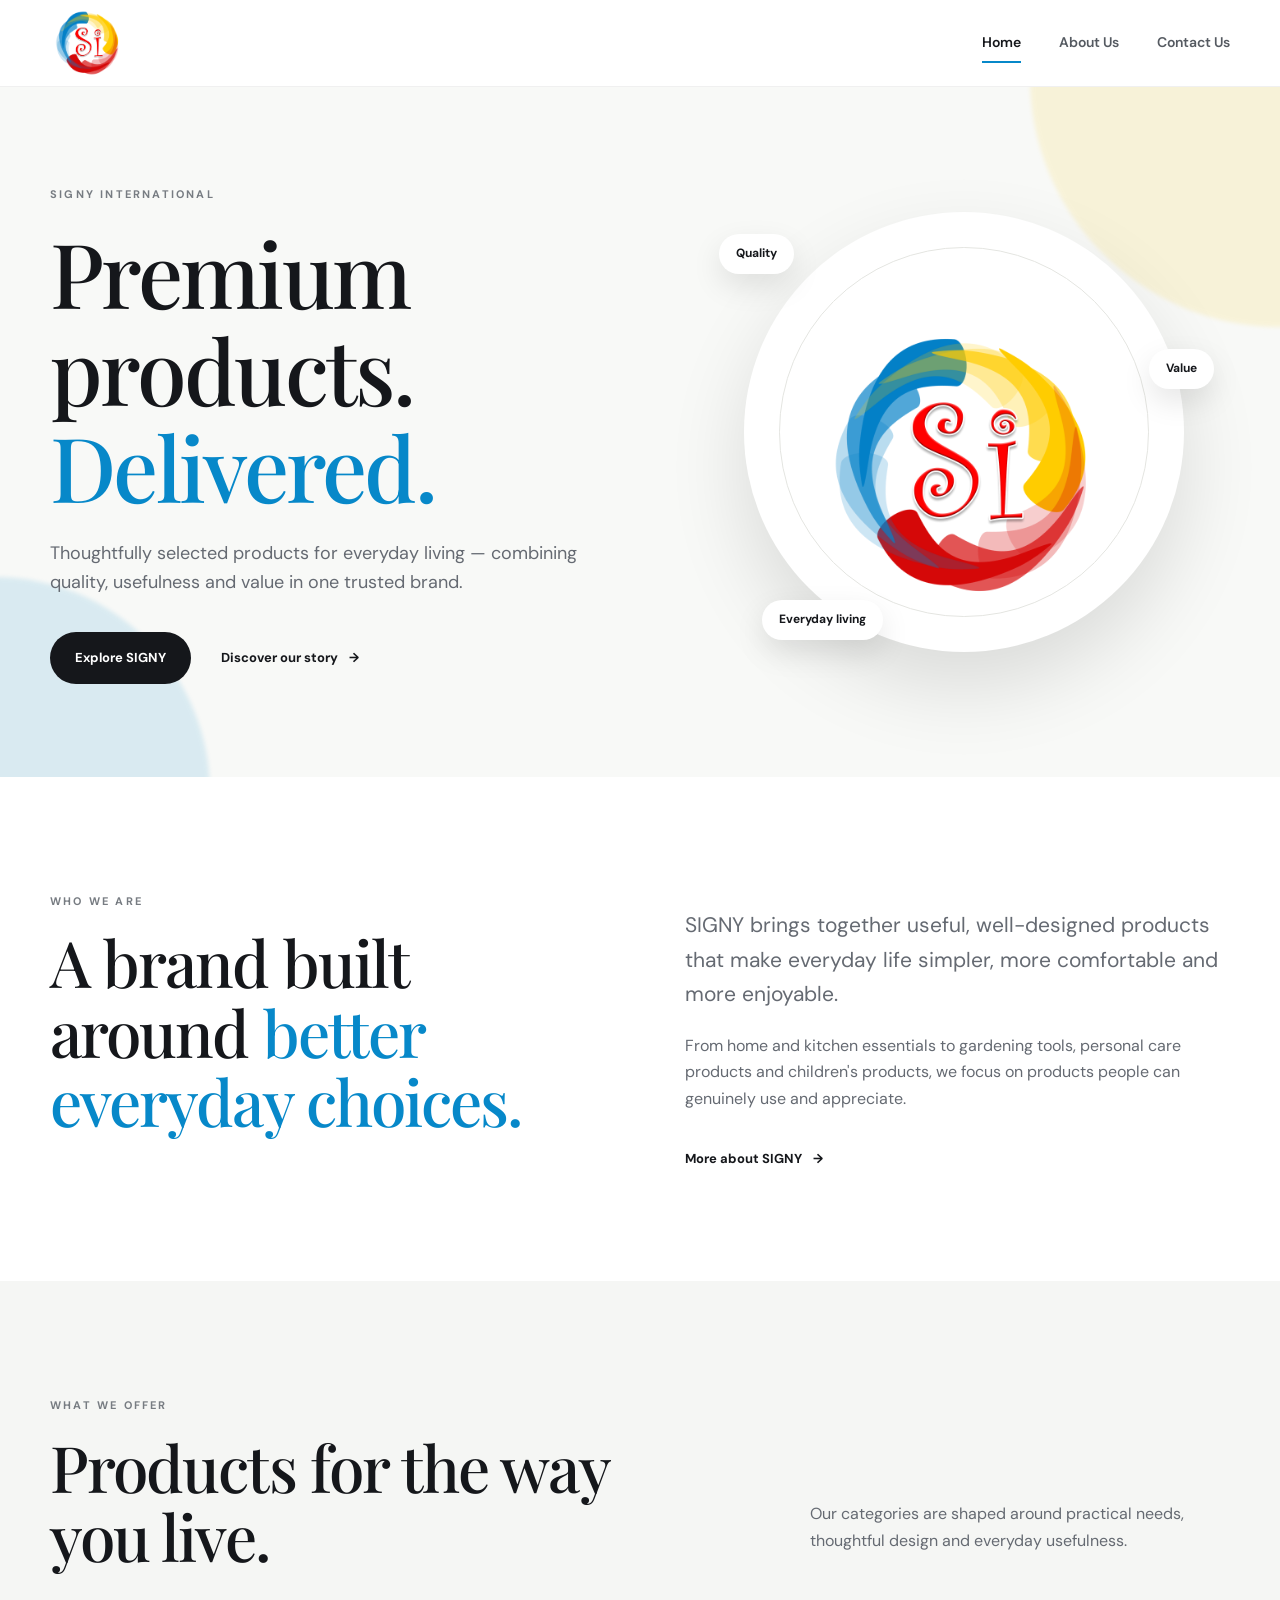
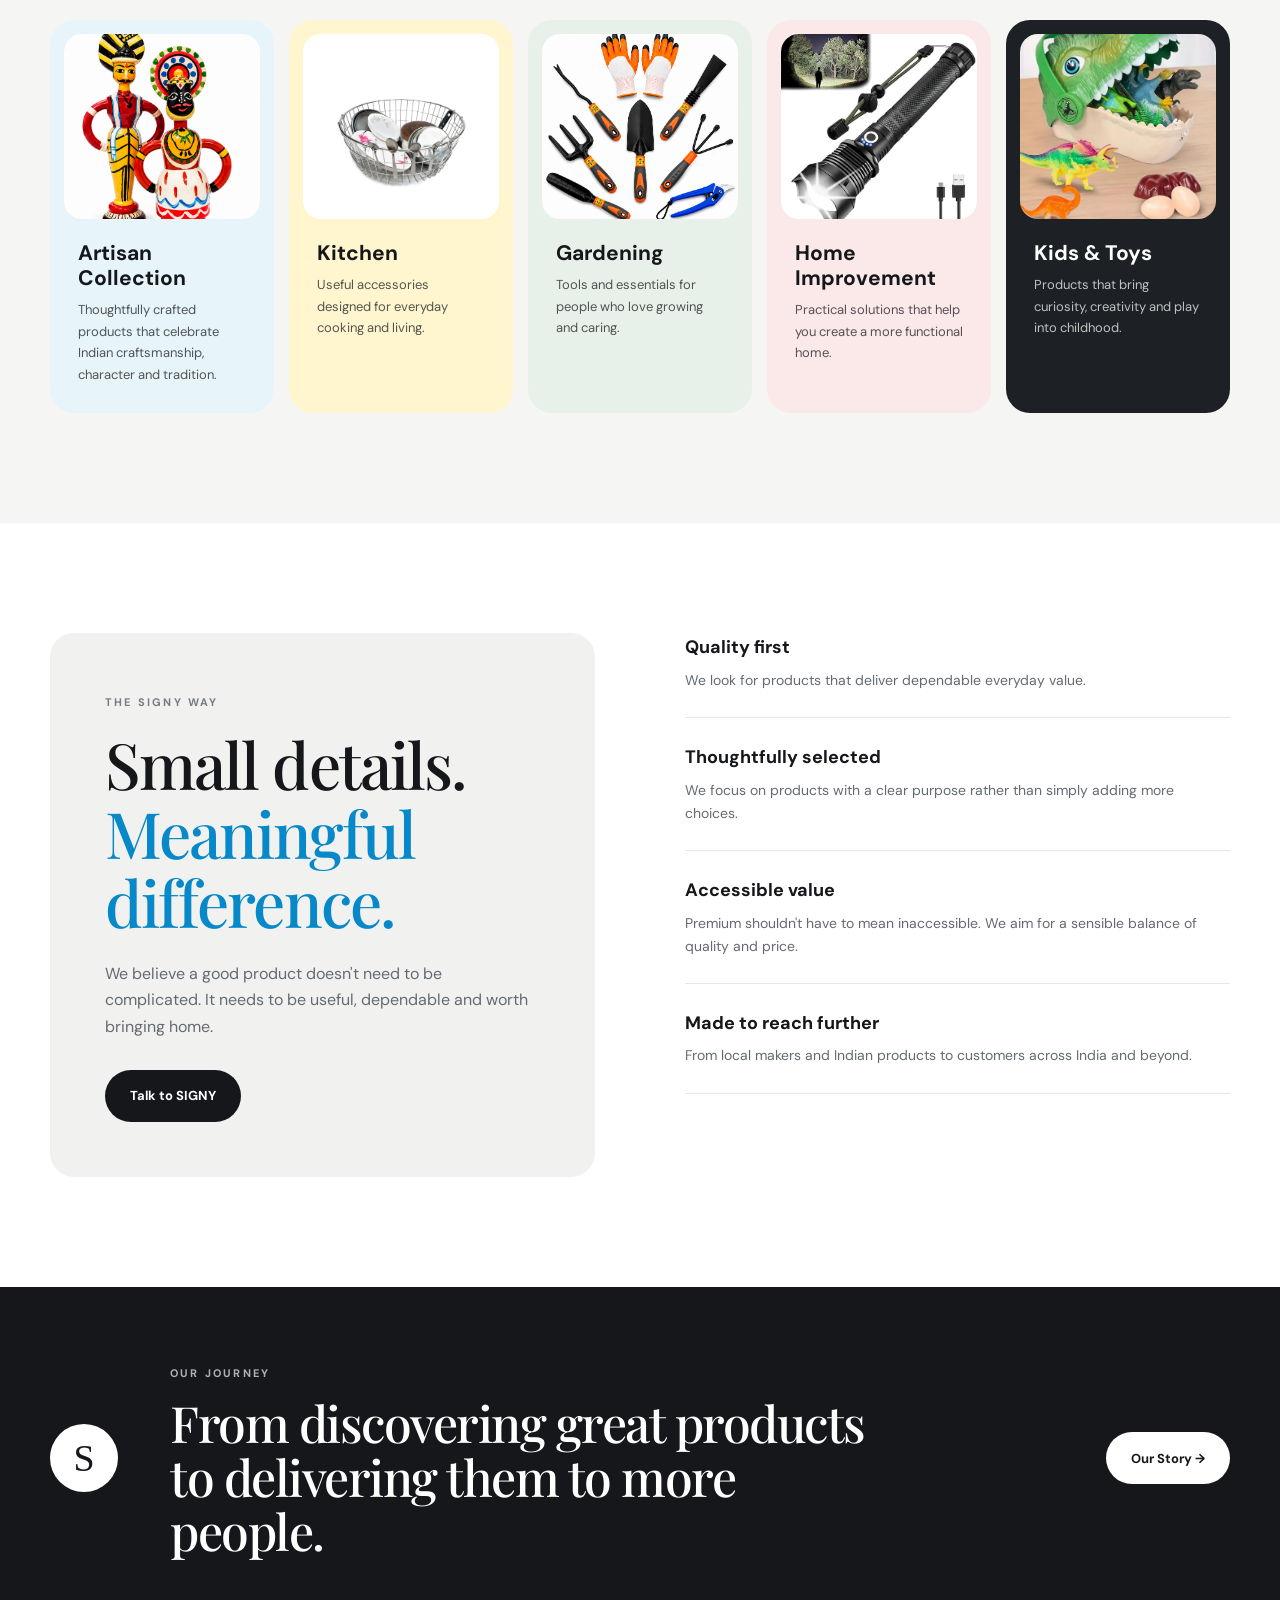
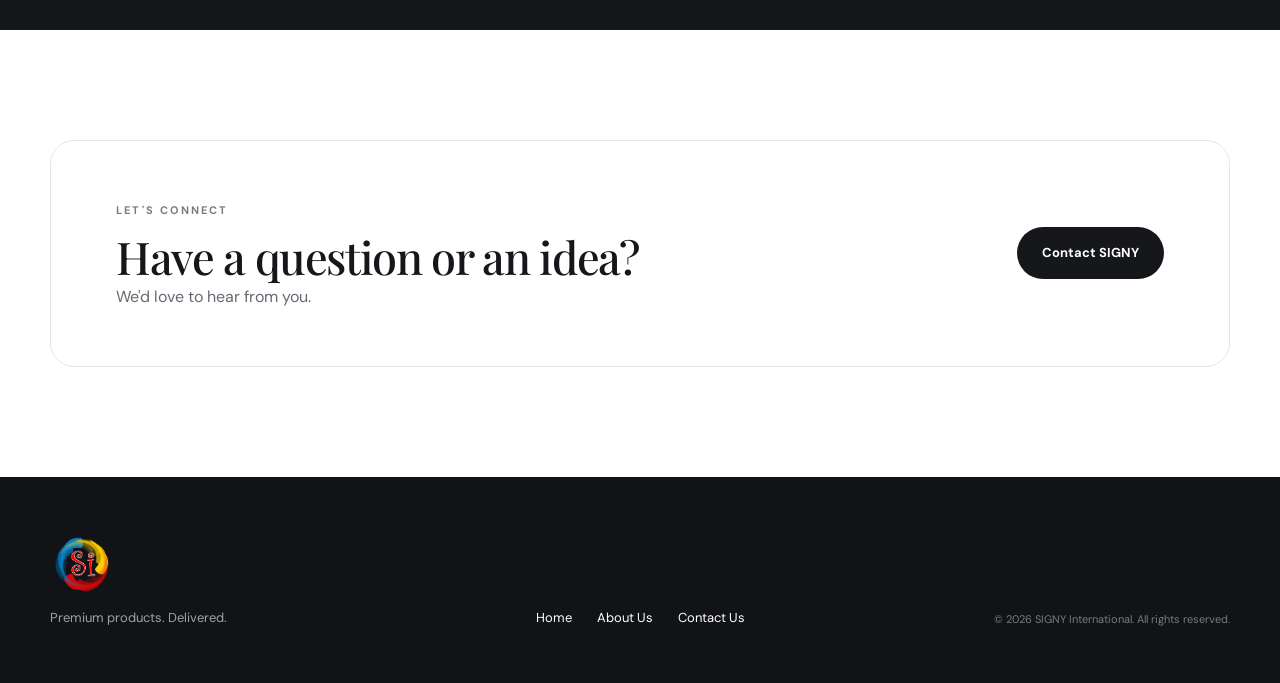
==== index.html @ 82112923 "Add files via upload" ====
<!DOCTYPE html>
<html lang="en">
<head>
  <meta charset="UTF-8">
  <meta name="viewport" content="width=device-width, initial-scale=1.0">
  <meta name="description" content="SIGNY — Premium products delivered. Discover thoughtfully selected products for home, kitchen, gardening, personal care and kids.">
  <title>SIGNY | Premium Products. Delivered.</title>
  <link rel="icon" type="image/png" href="images/signy-logo.png">
  <link rel="preconnect" href="https://fonts.googleapis.com">
  <link rel="preconnect" href="https://fonts.gstatic.com" crossorigin>
  <link href="https://fonts.googleapis.com/css2?family=DM+Sans:wght@400;500;600;700&family=Playfair+Display:wght@500;600&display=swap" rel="stylesheet">
  <link rel="stylesheet" href="css/style.css">
  <link rel="canonical" href="https://www.signyinternational.com/">
</head>
<body>
  <header class="site-header">
    <div class="container nav-wrap">
      <a class="brand" href="index.html" aria-label="SIGNY home">
        <img src="images/signy-logo.png" alt="SIGNY logo">
      </a>
      <button class="menu-toggle" aria-label="Open menu" aria-expanded="false">☰</button>
      <nav class="nav" aria-label="Main navigation">
        <a class="active" href="index.html">Home</a>
        <a href="about.html">About Us</a>
        <a href="contact.html">Contact Us</a>
      </nav>
    </div>
  </header>

  <main>
    <section class="hero">
      <div class="hero-orb orb-blue"></div>
      <div class="hero-orb orb-yellow"></div>
      <div class="container hero-grid">
        <div class="hero-copy reveal">
          <span class="eyebrow">SIGNY INTERNATIONAL</span>
          <h1>Premium products.<br><em>Delivered.</em></h1>
          <p class="hero-text">Thoughtfully selected products for everyday living — combining quality, usefulness and value in one trusted brand.</p>
          <div class="hero-actions">
            <a class="btn btn-primary" href="#categories">Explore SIGNY</a>
            <a class="text-link" href="about.html">Discover our story <span>→</span></a>
          </div>
        </div>
        <div class="hero-visual reveal">
          <div class="logo-card">
            <div class="logo-ring"></div>
            <img src="images/signy-logo.png" alt="SIGNY">
          </div>
          <div class="floating-tag tag-one">Quality</div>
          <div class="floating-tag tag-two">Value</div>
          <div class="floating-tag tag-three">Everyday living</div>
        </div>
      </div>
    </section>

    <section class="intro section">
      <div class="container intro-grid">
        <div>
          <span class="eyebrow">WHO WE ARE</span>
          <h2>A brand built around <span>better everyday choices.</span></h2>
        </div>
        <div>
          <p class="lead">SIGNY brings together useful, well-designed products that make everyday life simpler, more comfortable and more enjoyable.</p>
          <p>From home and kitchen essentials to gardening tools, personal care products and children's products, we focus on products people can genuinely use and appreciate.</p>
          <a class="text-link dark" href="about.html">More about SIGNY <span>→</span></a>
        </div>
      </div>
    </section>

    <section id="categories" class="categories section section-soft">
      <div class="container">
        <div class="section-heading">
          <div>
            <span class="eyebrow">WHAT WE OFFER</span>
            <h2>Products for the way<br>you live.</h2>
          </div>
          <p>Our categories are shaped around practical needs, thoughtful design and everyday usefulness.</p>
        </div>

        <div class="category-grid">
          <a class="category-card card-blue" href="about.html">
            <div class="category-image category-slideshow" data-interval="3600">
              <img class="category-slide active" src="images/categories/artisan-yakshagana.png" alt="Handcrafted Yakshagana wooden dolls">
              <img class="category-slide" src="images/categories/artisan-wooden-horses.png" alt="Handcrafted wooden horse toys">
              <img class="category-slide" src="images/categories/artisan-nesting-dolls.png" alt="Handcrafted nesting dolls">
            </div>
            <h3>Artisan Collection</h3>
            <p>Thoughtfully crafted products that celebrate Indian craftsmanship, character and tradition.</p>
          </a>
          <a class="category-card card-yellow" href="contact.html">
            <div class="category-image category-slideshow" data-interval="3900">
              <img class="category-slide active" src="images/categories/kitchen-basket.jpg" alt="Kitchen basket with utensils and cookware">
              <img class="category-slide" src="images/categories/kitchen-tools.jpeg" alt="Kitchen tools and vegetable preparation accessories">
            </div>
            <h3>Kitchen</h3>
            <p>Useful accessories designed for everyday cooking and living.</p>
          </a>
          <a class="category-card card-green" href="contact.html">
            <div class="category-image category-slideshow" data-interval="3600">
              <img class="category-slide active" src="images/categories/gardening-tools.png" alt="Gardening hand tools and gloves">
              <img class="category-slide" src="images/categories/gardening-racks.png" alt="Garden plant support racks">
              <img class="category-slide" src="images/categories/gardening-fruit-picker.jpg" alt="Garden fruit picker tool">
            </div>
            <h3>Gardening</h3>
            <p>Tools and essentials for people who love growing and caring.</p>
          </a>
          <a class="category-card card-red" href="contact.html">
            <div class="category-image category-slideshow" data-interval="3600">
              <img class="category-slide active" src="images/categories/home-flashlight.jpg" alt="Rechargeable flashlight">
              <img class="category-slide" src="images/categories/home-multi-hook.jpg" alt="Multi-hook hanging organizer">
              <img class="category-slide" src="images/categories/home-decorative.jpg" alt="Decorative hanging home product">
            </div>
            <h3>Home Improvement</h3>
            <p>Practical solutions that help you create a more functional home.</p>
          </a>
          <a class="category-card card-dark" href="contact.html">
            <div class="category-image category-slideshow" data-interval="3300">
              <img class="category-slide active" src="images/categories/kids-dinosaur.jpg" alt="Dinosaur themed children's toy set">
              <img class="category-slide" src="images/categories/kids-speaker.jpg" alt="Children's portable speaker and microphone">
              <img class="category-slide" src="images/categories/kids-walkie-talkie.jpg" alt="Colorful children's walkie-talkie toy">
            </div>
            <h3>Kids &amp; Toys</h3>
            <p>Products that bring curiosity, creativity and play into childhood.</p>
          </a>
        </div>
      </div>
    </section>

    <section class="why section">
      <div class="container why-grid">
        <div class="why-panel">
          <span class="eyebrow">THE SIGNY WAY</span>
          <h2>Small details.<br><span>Meaningful difference.</span></h2>
          <p>We believe a good product doesn't need to be complicated. It needs to be useful, dependable and worth bringing home.</p>
          <a class="btn btn-dark" href="contact.html">Talk to SIGNY</a>
        </div>
        <div class="values">
          <div class="value">
<div><h3>Quality first</h3><p>We look for products that deliver dependable everyday value.</p></div>
          </div>
          <div class="value">
<div><h3>Thoughtfully selected</h3><p>We focus on products with a clear purpose rather than simply adding more choices.</p></div>
          </div>
          <div class="value">
<div><h3>Accessible value</h3><p>Premium shouldn't have to mean inaccessible. We aim for a sensible balance of quality and price.</p></div>
          </div>
          <div class="value">
<div><h3>Made to reach further</h3><p>From local makers and Indian products to customers across India and beyond.</p></div>
          </div>
        </div>
      </div>
    </section>

    <section class="story-strip">
      <div class="container story-grid">
        <div class="story-mark">S</div>
        <div>
          <span class="eyebrow">OUR JOURNEY</span>
          <h2>From discovering great products to delivering them to more people.</h2>
        </div>
        <a class="btn btn-light" href="about.html">Our Story →</a>
      </div>
    </section>

    <section class="contact-cta section">
      <div class="container cta-box">
        <div>
          <span class="eyebrow">LET'S CONNECT</span>
          <h2>Have a question or an idea?</h2>
          <p>We'd love to hear from you.</p>
        </div>
        <a class="btn btn-primary" href="contact.html">Contact SIGNY</a>
      </div>
    </section>
  </main>

  <footer class="footer">
    <div class="container footer-grid">
      <div>
        <img src="images/signy-logo.png" alt="SIGNY" class="footer-logo">
        <p>Premium products. Delivered.</p>
      </div>
      <div class="footer-links">
        <a href="index.html">Home</a>
        <a href="about.html">About Us</a>
        <a href="contact.html">Contact Us</a>
      </div>
      <div class="footer-copy">© <span id="year"></span> SIGNY International. All rights reserved.</div>
    </div>
  </footer>

  <script src="js/script.js"></script>
</body>
</html>
---- css/style.css ----
/* SIGNY — Static Website
   Premium, responsive, lightweight.
*/
:root {
  --ink: #15171b;
  --muted: #656a72;
  --paper: #ffffff;
  --soft: #f5f6f4;
  --line: #e7e8e5;
  --blue: #0788c9;
  --yellow: #f6c500;
  --red: #e20b16;
  --green: #5d9a70;
  --max: 1180px;
  --radius: 24px;
}

* { box-sizing: border-box; }
html { scroll-behavior: smooth; }
body {
  margin: 0;
  color: var(--ink);
  background: var(--paper);
  font-family: "DM Sans", Arial, sans-serif;
  line-height: 1.65;
}
img { max-width: 100%; display: block; }
a { color: inherit; text-decoration: none; }
.container { width: min(calc(100% - 48px), var(--max)); margin: 0 auto; }
.narrow { max-width: 900px; }

.site-header {
  position: sticky;
  top: 0;
  z-index: 50;
  background: rgba(255,255,255,.94);
  backdrop-filter: blur(16px);
  border-bottom: 1px solid rgba(0,0,0,.06);
}
.nav-wrap { min-height: 86px; display: flex; align-items: center; justify-content: space-between; }
.brand img { width: 76px; height: 76px; object-fit: contain; }
.nav { display: flex; gap: 38px; align-items: center; font-size: 14px; font-weight: 600; }
.nav a { color: #555a61; position: relative; padding: 30px 0; }
.nav a::after { content:""; position:absolute; left:0; bottom:22px; width:0; height:2px; background:var(--blue); transition:.25s; }
.nav a:hover::after, .nav a.active::after { width:100%; }
.nav a.active { color: var(--ink); }
.menu-toggle { display:none; border:0; background:none; font-size:28px; cursor:pointer; }

.hero { position: relative; overflow: hidden; min-height: 690px; background: #f8f9f7; }
.hero-grid { min-height: 690px; display:grid; grid-template-columns: 1.05fr .95fr; align-items:center; gap:60px; position:relative; z-index:2; }
.eyebrow { display:inline-block; color:#777c82; font-size:11px; font-weight:700; letter-spacing:.2em; text-transform:uppercase; }
.hero h1, .page-hero h1, h2 {
  font-family: "Playfair Display", Georgia, serif;
  font-weight: 500;
  line-height: 1.08;
  letter-spacing: -.03em;
}
.hero h1 { font-size: clamp(55px, 7vw, 92px); margin: 18px 0 24px; }
.hero h1 em { font-style:normal; color:var(--blue); }
.hero-text { max-width: 570px; font-size: 18px; color:var(--muted); }
.hero-actions { display:flex; gap:30px; align-items:center; margin-top:34px; }
.btn { display:inline-flex; align-items:center; justify-content:center; min-height:52px; padding:0 25px; border-radius:999px; font-size:13px; font-weight:700; transition:.25s; }
.btn-primary { background:var(--ink); color:#fff; }
.btn-primary:hover { transform:translateY(-2px); background:#000; }
.btn-dark { background:var(--ink); color:#fff; }
.btn-light { background:#fff; color:var(--ink); }
.text-link { font-size:13px; font-weight:700; }
.text-link span { margin-left:8px; transition:.2s; }
.text-link:hover span { margin-left:14px; }
.text-link.dark { display:inline-block; margin-top:20px; }

.hero-visual { display:flex; justify-content:center; align-items:center; position:relative; min-height:520px; }
.logo-card { width:min(440px, 80vw); aspect-ratio:1; border-radius:50%; background:#fff; box-shadow:0 35px 80px rgba(0,0,0,.12); display:grid; place-items:center; position:relative; overflow:hidden; }
.logo-card::before { content:""; position:absolute; inset:8%; border-radius:50%; border:1px solid #e4e5e1; }
.logo-card img { width:70%; position:relative; z-index:2; }
.floating-tag { position:absolute; background:#fff; box-shadow:0 12px 30px rgba(0,0,0,.1); border-radius:999px; padding:10px 17px; font-size:12px; font-weight:700; }
.tag-one { top:12%; left:4%; }
.tag-two { right:3%; top:34%; }
.tag-three { bottom:10%; left:12%; }
.hero-orb { position:absolute; border-radius:50%; filter:blur(2px); opacity:.12; }
.orb-blue { width:430px; height:430px; background:var(--blue); left:-220px; bottom:-230px; }
.orb-yellow { width:500px; height:500px; background:var(--yellow); right:-250px; top:-260px; }

.section { padding:110px 0; }
.section-soft { background:var(--soft); }
.intro-grid, .why-grid, .about-grid, .contact-grid { display:grid; grid-template-columns:1fr 1fr; gap:90px; }
h2 { font-size:clamp(42px, 5vw, 65px); margin:14px 0 25px; }
h2 span { color:var(--blue); }
.lead { font-size:21px; color:#3f4349; }
.intro p { color:var(--muted); }

.section-heading { display:flex; justify-content:space-between; align-items:end; gap:60px; margin-bottom:50px; }
.section-heading h2 { margin-bottom:0; }
.section-heading > p { max-width:420px; color:var(--muted); }

.category-grid { display:grid; grid-template-columns:repeat(5, 1fr); gap:15px; }
.category-card { min-height: 390px; padding: 14px 14px 28px; border-radius: var(--radius); display:flex; flex-direction:column; overflow:hidden; transition:transform .3s ease, box-shadow .3s ease; }
.category-card:hover { transform:translateY(-6px); box-shadow:0 18px 35px rgba(0,0,0,.10); }
.category-image { width:100%; height:185px; border-radius:18px; overflow:hidden; margin-bottom:22px; }
.category-image img { width:100%; height:100%; object-fit:cover; transition:transform .5s ease; }
.category-card:hover .category-image img { transform:scale(1.05); }
.category-card h3 { font-size:21px; margin:0 14px 8px; line-height:1.2; }
.category-card p { margin:0 14px; font-size:13px; opacity:.72; }
.card-blue { background:#e7f5fb; }
.card-yellow { background:#fff6cf; }
.card-green { background:#e8f1e9; }
.card-red { background:#fbe8e9; }
.card-dark { background:#1d2024; color:#fff; }

.why-panel { background:#f1f2ef; border-radius:var(--radius); padding:55px; }
.why-panel p { max-width:500px; color:var(--muted); margin-bottom:30px; }
.values { display:flex; flex-direction:column; }
.value { display:block; padding:25px 0; border-bottom:1px solid var(--line); }
.value:first-child { padding-top:0; }
.value h3 { margin:0 0 6px; font-size:18px; }
.value p { margin:0; color:var(--muted); font-size:14px; }

.story-strip { padding:72px 0; background:var(--ink); color:#fff; }
.story-grid { display:grid; grid-template-columns:80px 1fr auto; align-items:center; gap:40px; }
.story-mark { width:68px; height:68px; border-radius:50%; background:#fff; color:var(--ink); display:grid; place-items:center; font-family:Georgia,serif; font-size:38px; }
.story-strip .eyebrow { color:#aeb2b7; }
.story-strip h2 { font-size:clamp(32px,4vw,50px); margin:10px 0 0; max-width:720px; }

.cta-box { border:1px solid var(--line); border-radius:var(--radius); padding:55px 65px; display:flex; align-items:center; justify-content:space-between; gap:30px; }
.cta-box h2 { margin:10px 0 4px; font-size:45px; }
.cta-box p { margin:0; color:var(--muted); }

.page-hero { padding:130px 0 110px; background:#f7f8f6; }
.page-hero h1 { font-size:clamp(55px,7vw,90px); max-width:900px; margin:18px 0 25px; }
.page-hero p { max-width:700px; font-size:20px; color:var(--muted); }

.principles { display:grid; grid-template-columns:repeat(3,1fr); gap:20px; }
.principles > div { padding:35px; border:1px solid var(--line); border-radius:var(--radius); }
.principles h3 { font-size:22px; margin:0 0 8px; }
.principles p { color:var(--muted); font-size:14px; }

.artisan { display:grid; grid-template-columns:1.4fr .6fr; min-height:420px; }
.artisan-box { background:var(--blue); color:#fff; padding:60px; border-radius:var(--radius) 0 0 var(--radius); }
.artisan-box .eyebrow { color:rgba(255,255,255,.7); }
.artisan-box h2 { max-width:650px; }
.artisan-box p { max-width:650px; color:rgba(255,255,255,.82); }
.artisan-side { background:var(--yellow); border-radius:0 var(--radius) var(--radius) 0; display:grid; place-items:center; }
.big-letter { font:180px Georgia,serif; color:rgba(0,0,0,.12); }

.contact-info h2 { max-width:520px; }
.contact-info > p { color:var(--muted); max-width:450px; }
.contact-detail { margin-top:35px; }
.contact-detail span { display:block; font-size:10px; text-transform:uppercase; letter-spacing:.15em; color:#8a8e93; font-weight:700; margin-bottom:5px; }
.contact-detail a { font-weight:600; }
.contact-detail p { margin:0; }

.contact-form { background:var(--soft); border-radius:var(--radius); padding:40px; }
.contact-form label { display:block; font-size:12px; font-weight:700; margin-bottom:20px; }
.contact-form input, .contact-form textarea {
  display:block; width:100%; margin-top:7px; border:1px solid #dfe1dd; background:#fff; border-radius:12px; padding:14px 15px; font:inherit; font-size:14px; outline:none;
}
.contact-form input:focus, .contact-form textarea:focus { border-color:var(--blue); }
.form-note { color:#8a8e93; font-size:11px; margin-top:13px; }

.footer { background:#111316; color:#fff; padding:55px 0; }
.footer-grid { display:grid; grid-template-columns:1fr auto 1fr; align-items:end; gap:30px; }
.footer-logo { width:65px; }
.footer p { color:#9da1a7; margin:10px 0 0; font-size:13px; }
.footer-links { display:flex; gap:25px; font-size:13px; }
.footer-copy { text-align:right; color:#777c82; font-size:11px; }

.reveal { opacity:0; transform:translateY(18px); transition:opacity .7s ease, transform .7s ease; }
.reveal.visible { opacity:1; transform:none; }

@media (max-width: 980px) {
  .hero-grid, .intro-grid, .why-grid, .about-grid, .contact-grid { grid-template-columns:1fr; gap:55px; }
  .hero { min-height:auto; }
  .hero-grid { padding:90px 0 70px; }
  .hero-visual { min-height:430px; }
  .category-grid { grid-template-columns:repeat(2,1fr); }
  .category-card:last-child { grid-column:span 2; }
  .principles { grid-template-columns:1fr; }
  .artisan { grid-template-columns:1fr; }
  .artisan-box { border-radius:var(--radius) var(--radius) 0 0; }
  .artisan-side { min-height:240px; border-radius:0 0 var(--radius) var(--radius); }
  .story-grid { grid-template-columns:60px 1fr; }
  .story-grid .btn { grid-column:2; justify-self:start; }
  .footer-grid { grid-template-columns:1fr 1fr; }
  .footer-copy { text-align:left; grid-column:span 2; }
}

@media (max-width: 680px) {
  .container { width:min(calc(100% - 32px), var(--max)); }
  .nav-wrap { min-height:72px; }
  .brand img { width:62px; height:62px; }
  .menu-toggle { display:block; }
  .nav { display:none; position:absolute; top:72px; left:0; right:0; background:#fff; padding:15px 20px 25px; flex-direction:column; gap:0; border-bottom:1px solid var(--line); box-shadow:0 15px 25px rgba(0,0,0,.06); }
  .nav.open { display:flex; }
  .nav a { width:100%; padding:14px 5px; }
  .nav a::after { bottom:5px; }
  .hero-grid { padding:65px 0 45px; }
  .hero h1 { font-size:54px; }
  .hero-text { font-size:16px; }
  .hero-actions { flex-direction:column; align-items:flex-start; gap:20px; }
  .hero-visual { min-height:330px; }
  .logo-card { width:290px; }
  .floating-tag { font-size:10px; padding:8px 12px; }
  .section { padding:75px 0; }
  h2 { font-size:42px; }
  .section-heading { display:block; margin-bottom:35px; }
  .section-heading > p { margin-top:25px; }
  .category-grid { grid-template-columns:1fr; }
  .category-card:last-child { grid-column:auto; }
  .category-image { height:205px; }
  .why-panel { padding:35px; }
  .story-grid { grid-template-columns:1fr; gap:20px; }
  .story-grid .btn { grid-column:auto; }
  .cta-box { padding:35px; display:block; }
  .cta-box .btn { margin-top:25px; }
  .page-hero { padding:80px 0 70px; }
  .page-hero h1 { font-size:54px; }
  .contact-form { padding:25px; }
  .footer-grid { grid-template-columns:1fr; }
  .footer-copy { grid-column:auto; }
  .footer-links { flex-wrap:wrap; }
}

/* Artisan Collection real-product slideshow */

/* Real SIGNY category photography */
.category-slideshow { position:relative; }
.category-slideshow .category-slide {
  position:absolute;
  inset:0;
  width:100%;
  height:100%;
  object-fit:cover;
  opacity:0;
  transition:opacity .8s ease;
}
.category-slideshow .category-slide.active { opacity:1; }
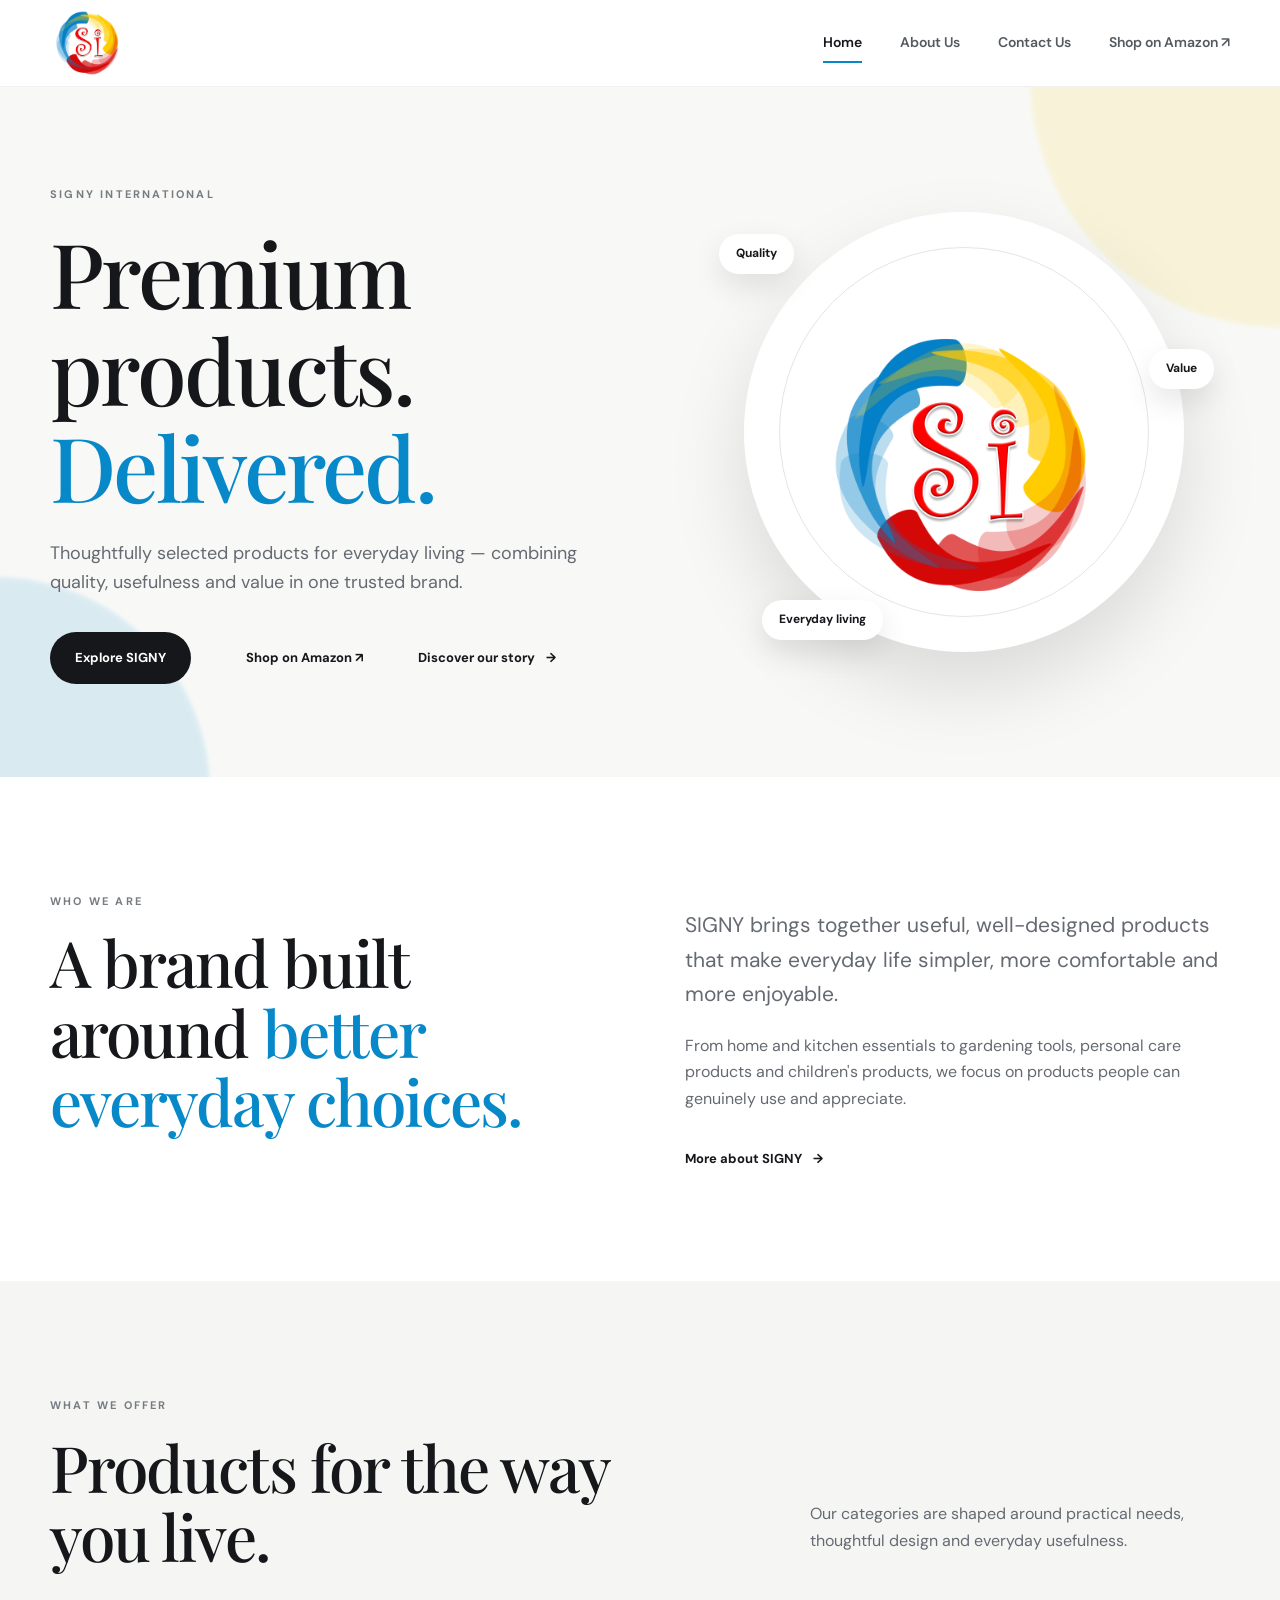
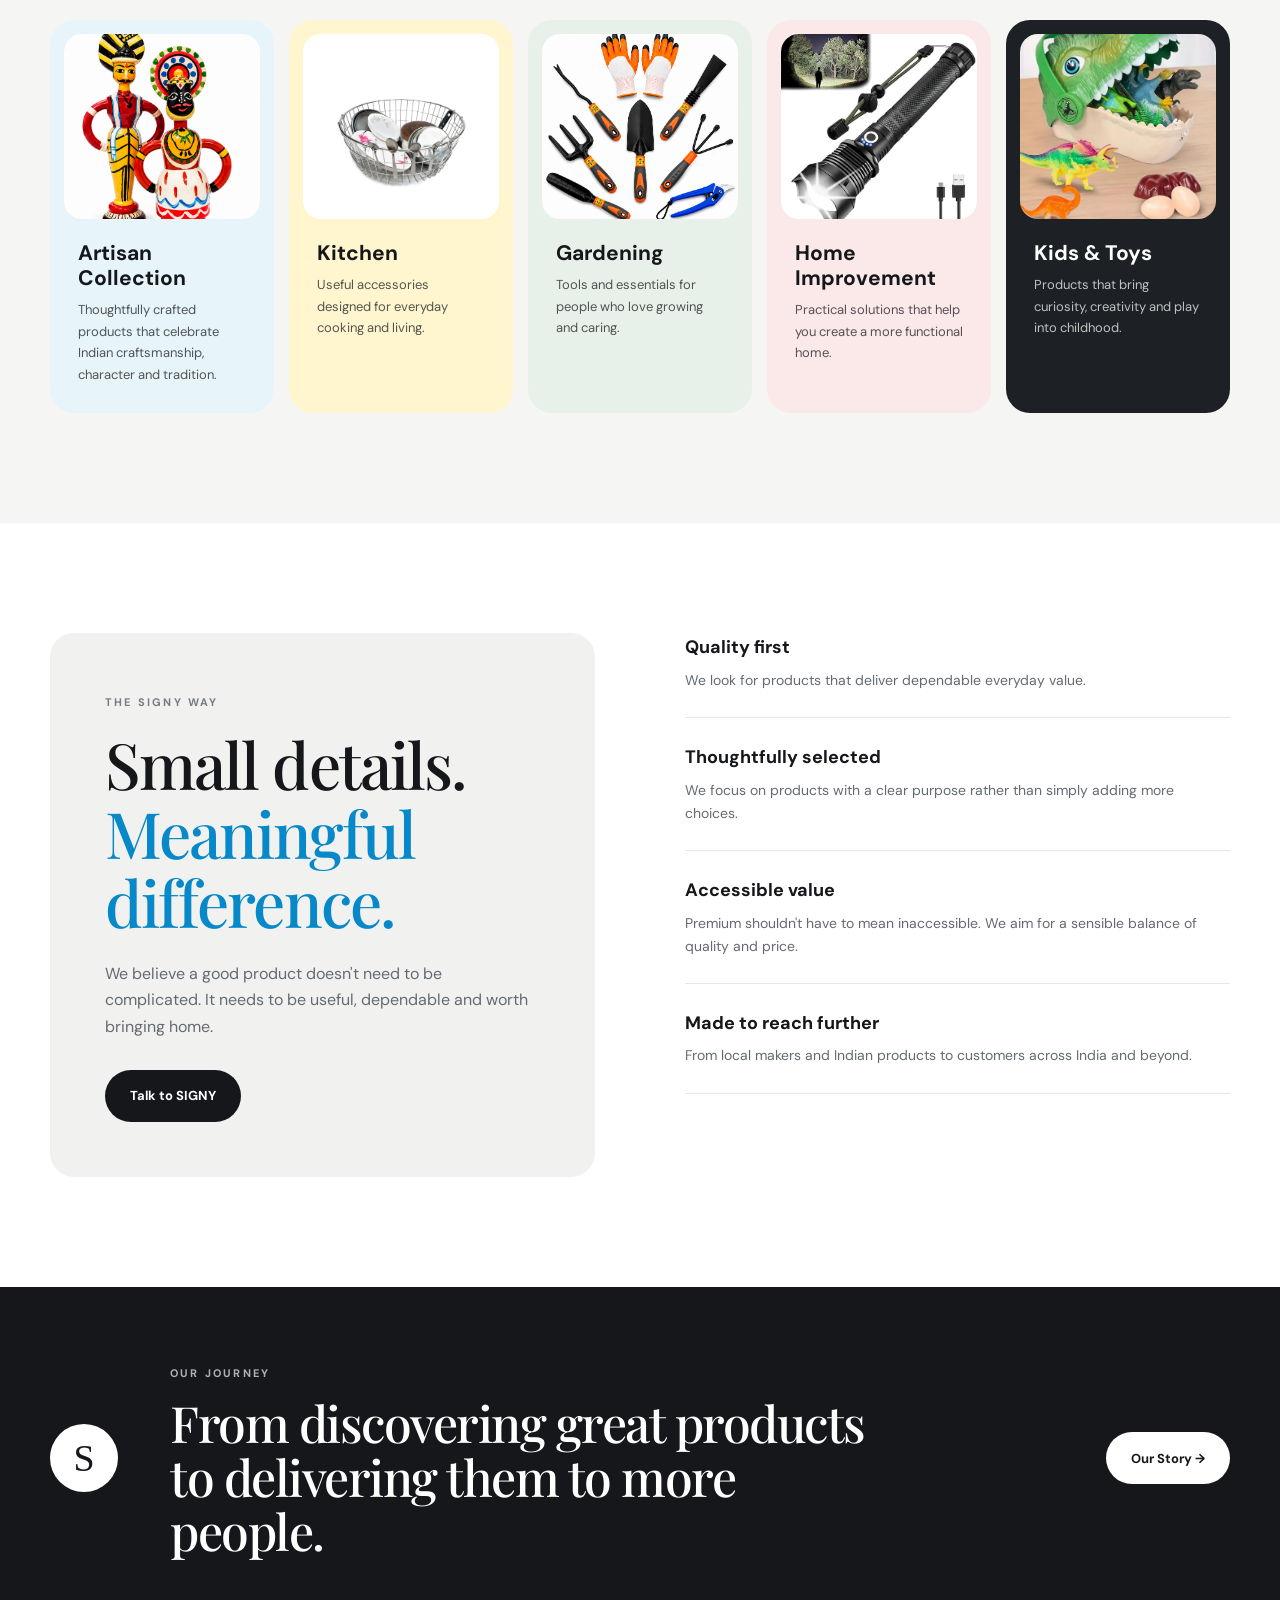
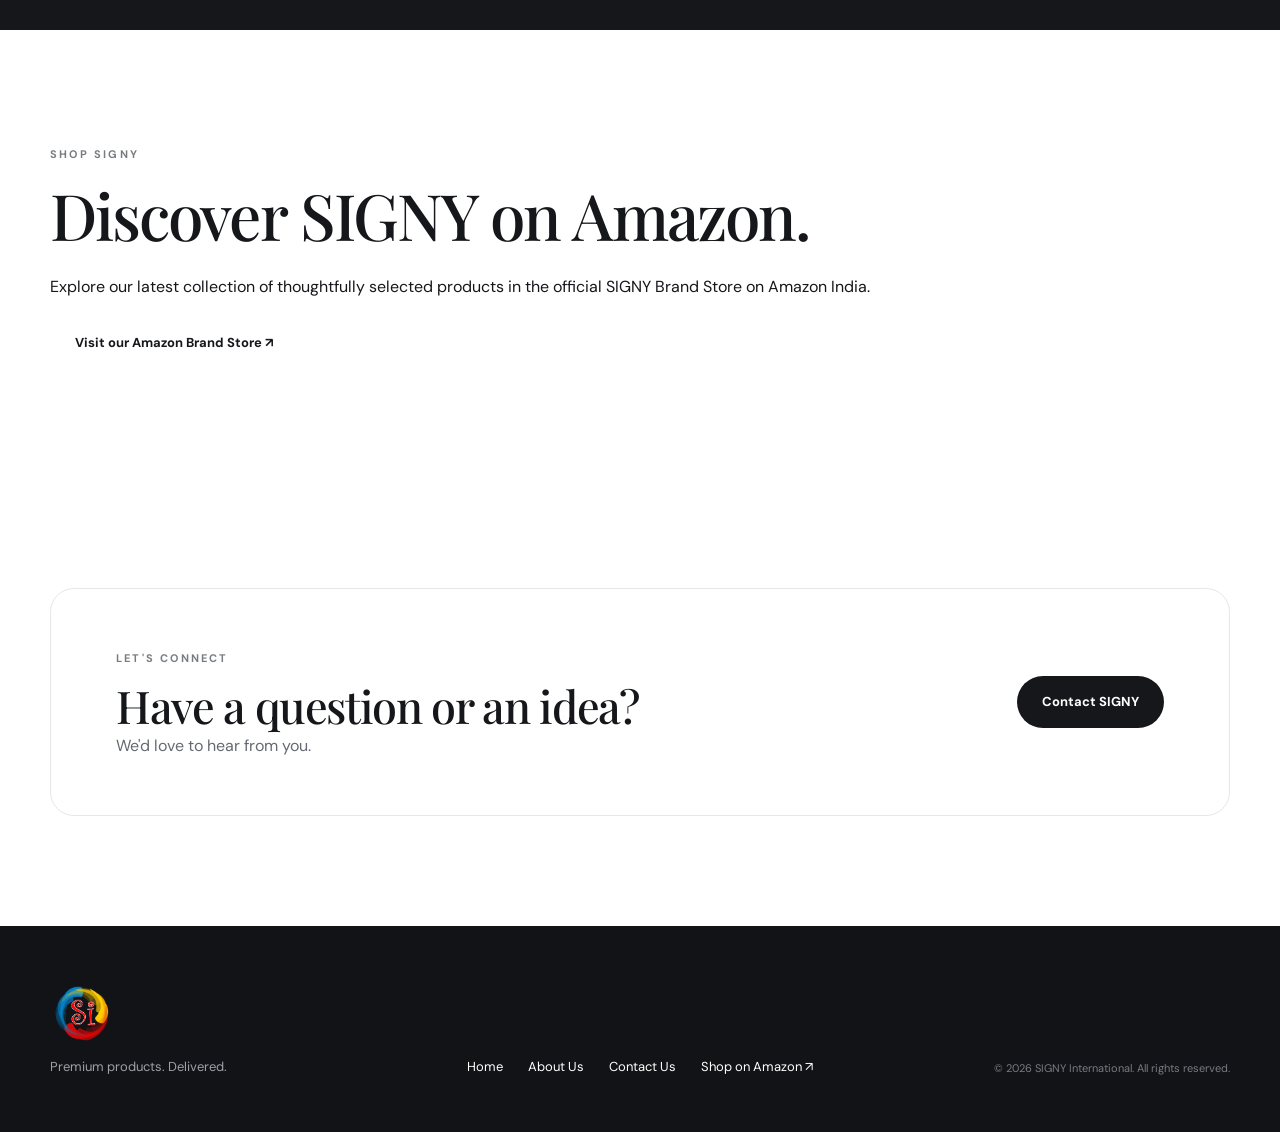
==== commit 2750048d: "Add files via upload" ====
--- a/index.html
+++ b/index.html
@@ -22,7 +22,7 @@
       <nav class="nav" aria-label="Main navigation">
         <a class="active" href="index.html">Home</a>
         <a href="about.html">About Us</a>
-        <a href="contact.html">Contact Us</a>
+        <a href="contact.html">Contact Us</a><a class="amazon-nav-btn" href="https://www.amazon.in/stores/SIGNY/page/BCE738D8-4F63-47C7-90CA-2BE70BB4F758?lp_asin=B0H7W84J7Y&store_ref=bl_ast_dp_brandlogo_sto" target="_blank" rel="noopener noreferrer">Shop on Amazon ↗</a>
       </nav>
     </div>
   </header>
@@ -38,6 +38,7 @@
           <p class="hero-text">Thoughtfully selected products for everyday living — combining quality, usefulness and value in one trusted brand.</p>
           <div class="hero-actions">
             <a class="btn btn-primary" href="#categories">Explore SIGNY</a>
+            <a class="btn btn-amazon" href="https://www.amazon.in/stores/SIGNY/page/BCE738D8-4F63-47C7-90CA-2BE70BB4F758?lp_asin=B0H7W84J7Y&store_ref=bl_ast_dp_brandlogo_sto" target="_blank" rel="noopener noreferrer">Shop on Amazon ↗</a>
             <a class="text-link" href="about.html">Discover our story <span>→</span></a>
           </div>
         </div>
@@ -162,6 +163,17 @@
       </div>
     </section>
 
+    <section id="shop-amazon" class="amazon-section section">
+      <div class="container amazon-box">
+        <div class="amazon-copy">
+          <span class="eyebrow">SHOP SIGNY</span>
+          <h2>Discover SIGNY on Amazon.</h2>
+          <p>Explore our latest collection of thoughtfully selected products in the official SIGNY Brand Store on Amazon India.</p>
+        </div>
+        <a class="btn btn-amazon-large" href="https://www.amazon.in/stores/SIGNY/page/BCE738D8-4F63-47C7-90CA-2BE70BB4F758?lp_asin=B0H7W84J7Y&store_ref=bl_ast_dp_brandlogo_sto" target="_blank" rel="noopener noreferrer">Visit our Amazon Brand Store ↗</a>
+      </div>
+    </section>
+
     <section class="contact-cta section">
       <div class="container cta-box">
         <div>
@@ -183,7 +195,7 @@
       <div class="footer-links">
         <a href="index.html">Home</a>
         <a href="about.html">About Us</a>
-        <a href="contact.html">Contact Us</a>
+        <a href="contact.html">Contact Us</a><a class="amazon-nav-btn" href="https://www.amazon.in/stores/SIGNY/page/BCE738D8-4F63-47C7-90CA-2BE70BB4F758?lp_asin=B0H7W84J7Y&store_ref=bl_ast_dp_brandlogo_sto" target="_blank" rel="noopener noreferrer">Shop on Amazon ↗</a>
       </div>
       <div class="footer-copy">© <span id="year"></span> SIGNY International. All rights reserved.</div>
     </div>
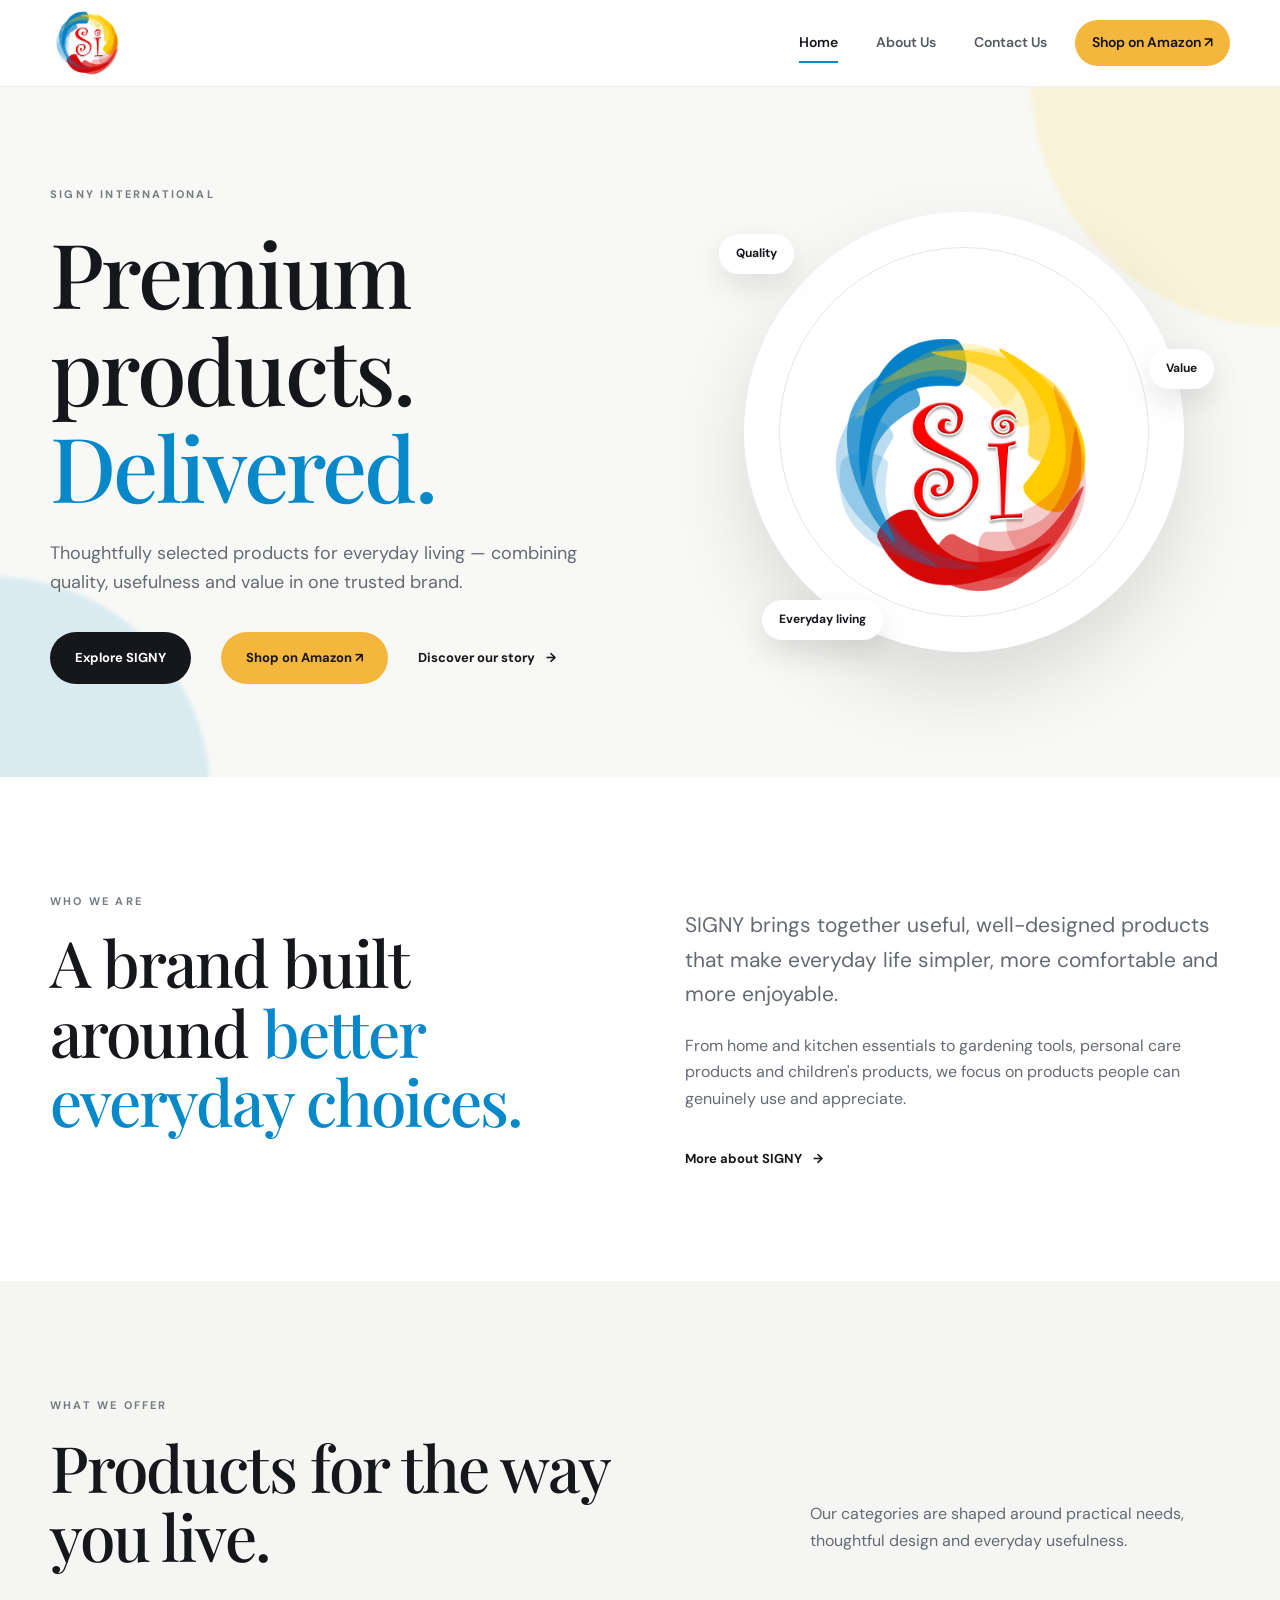
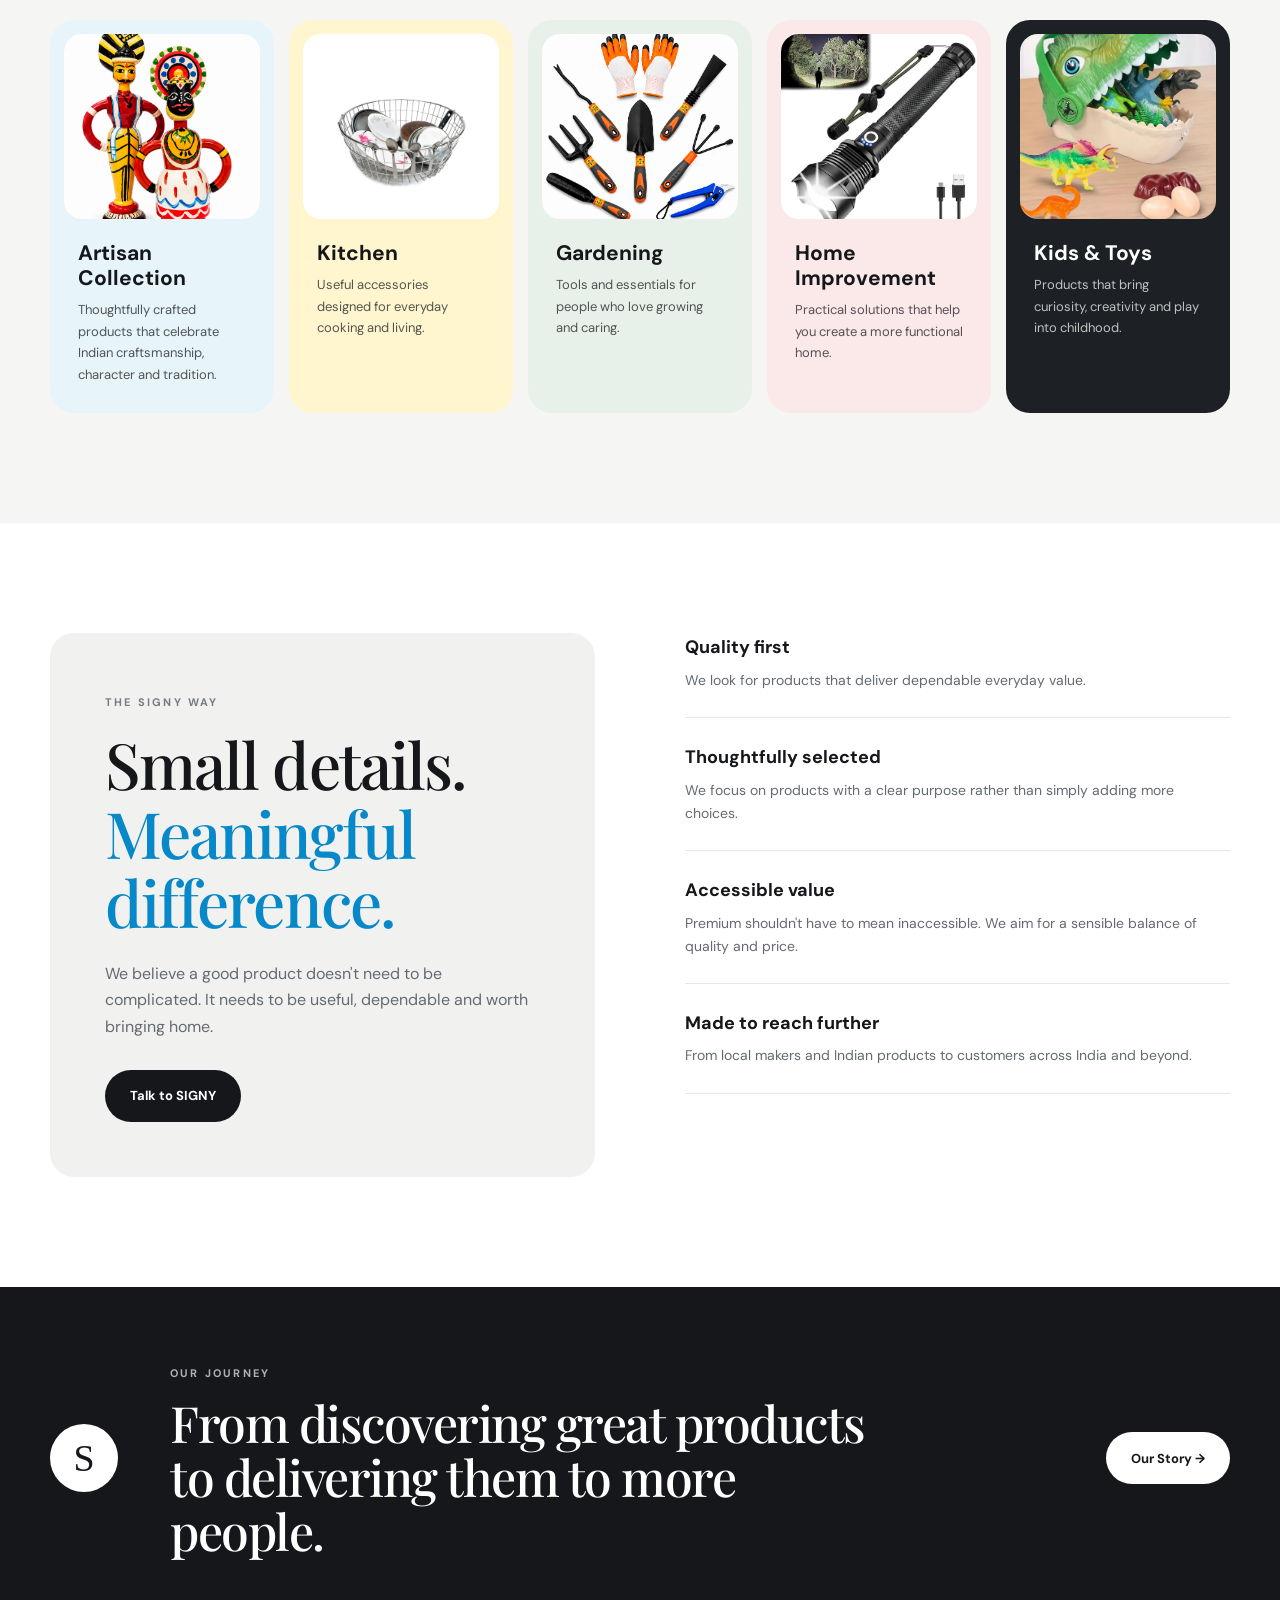
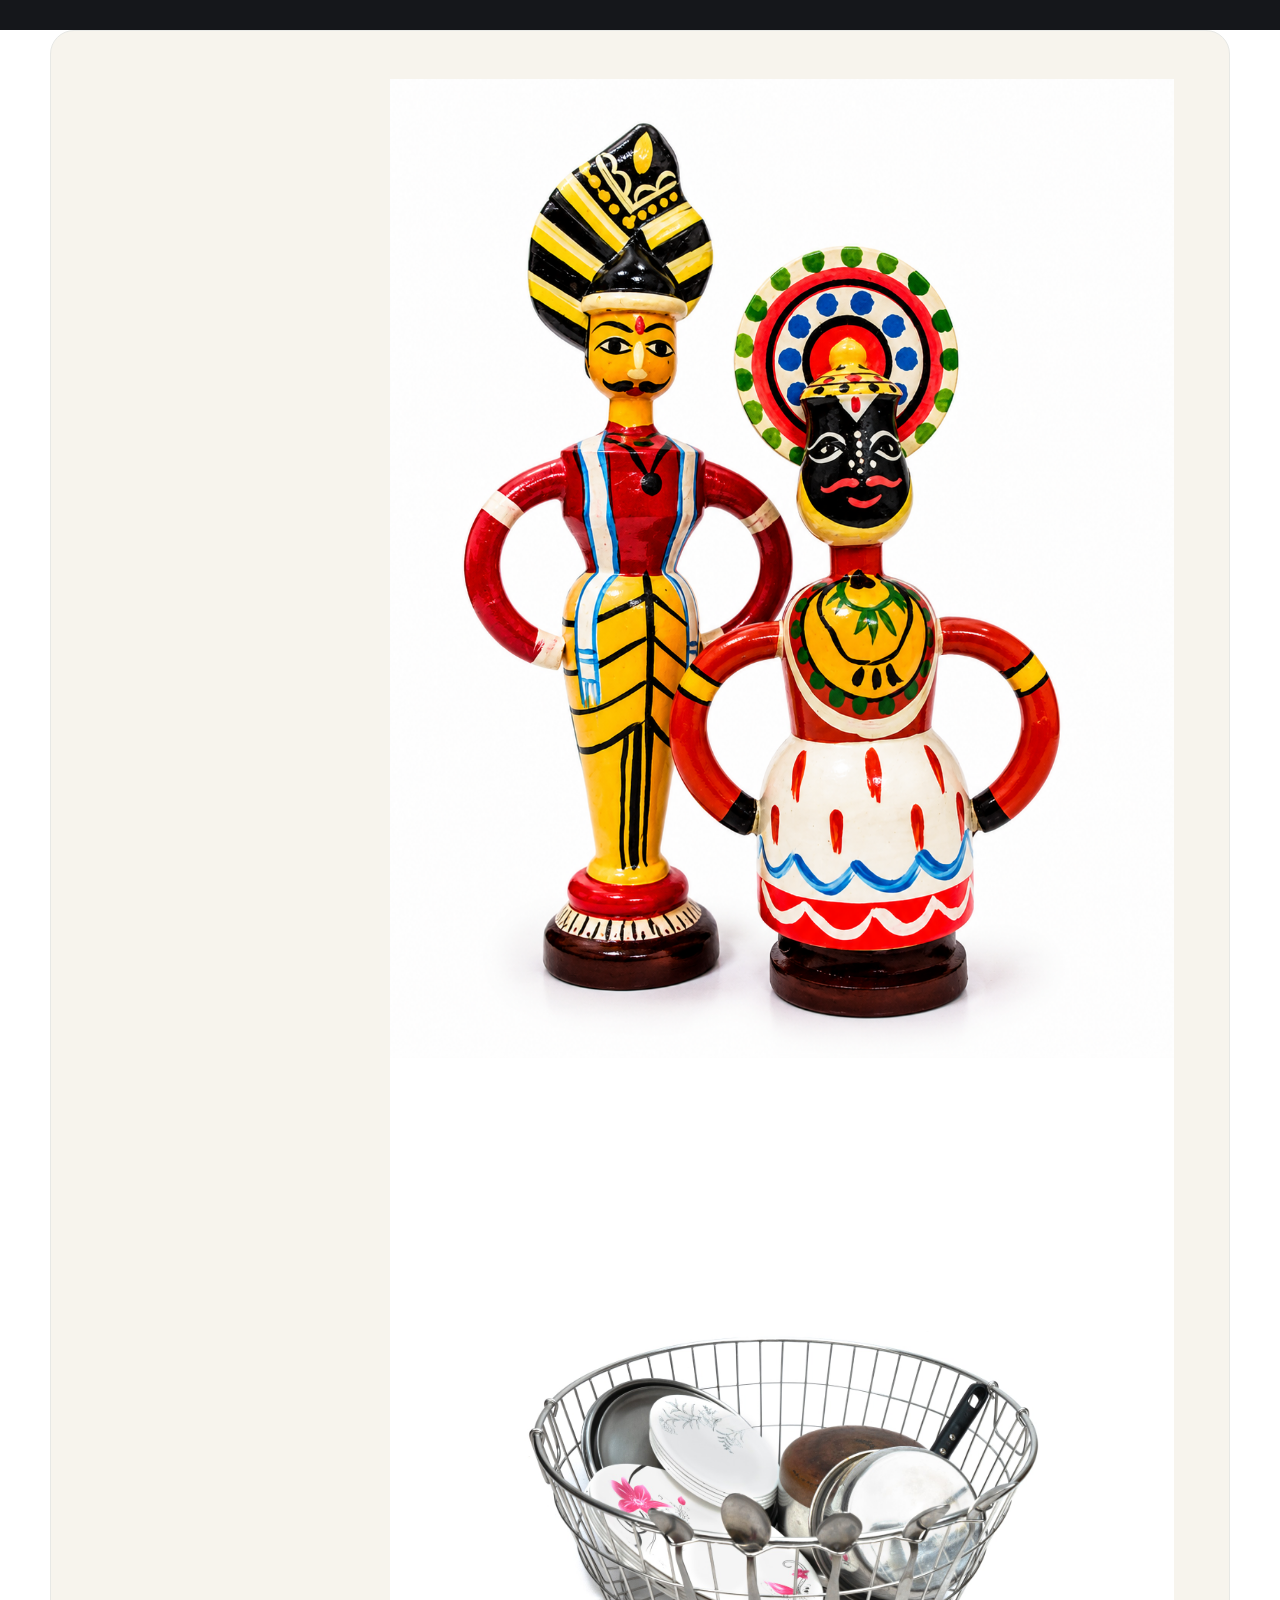
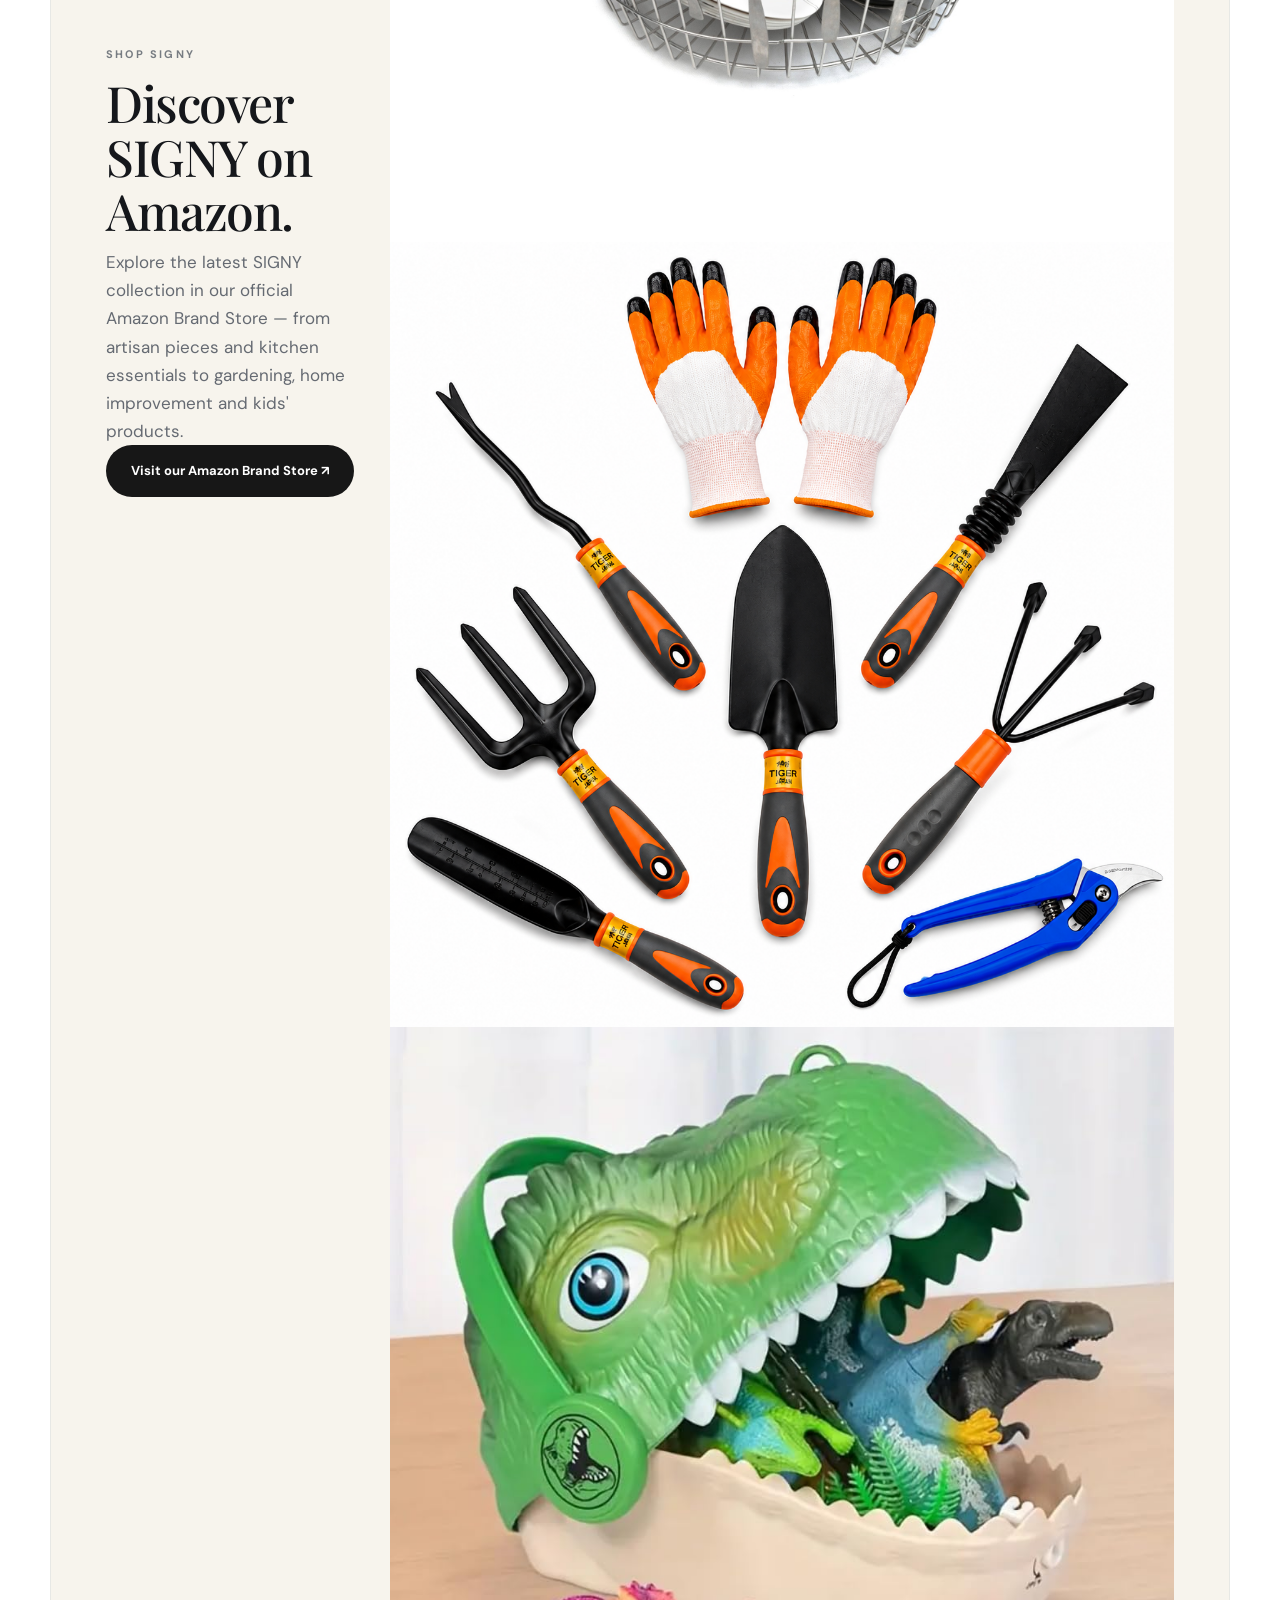
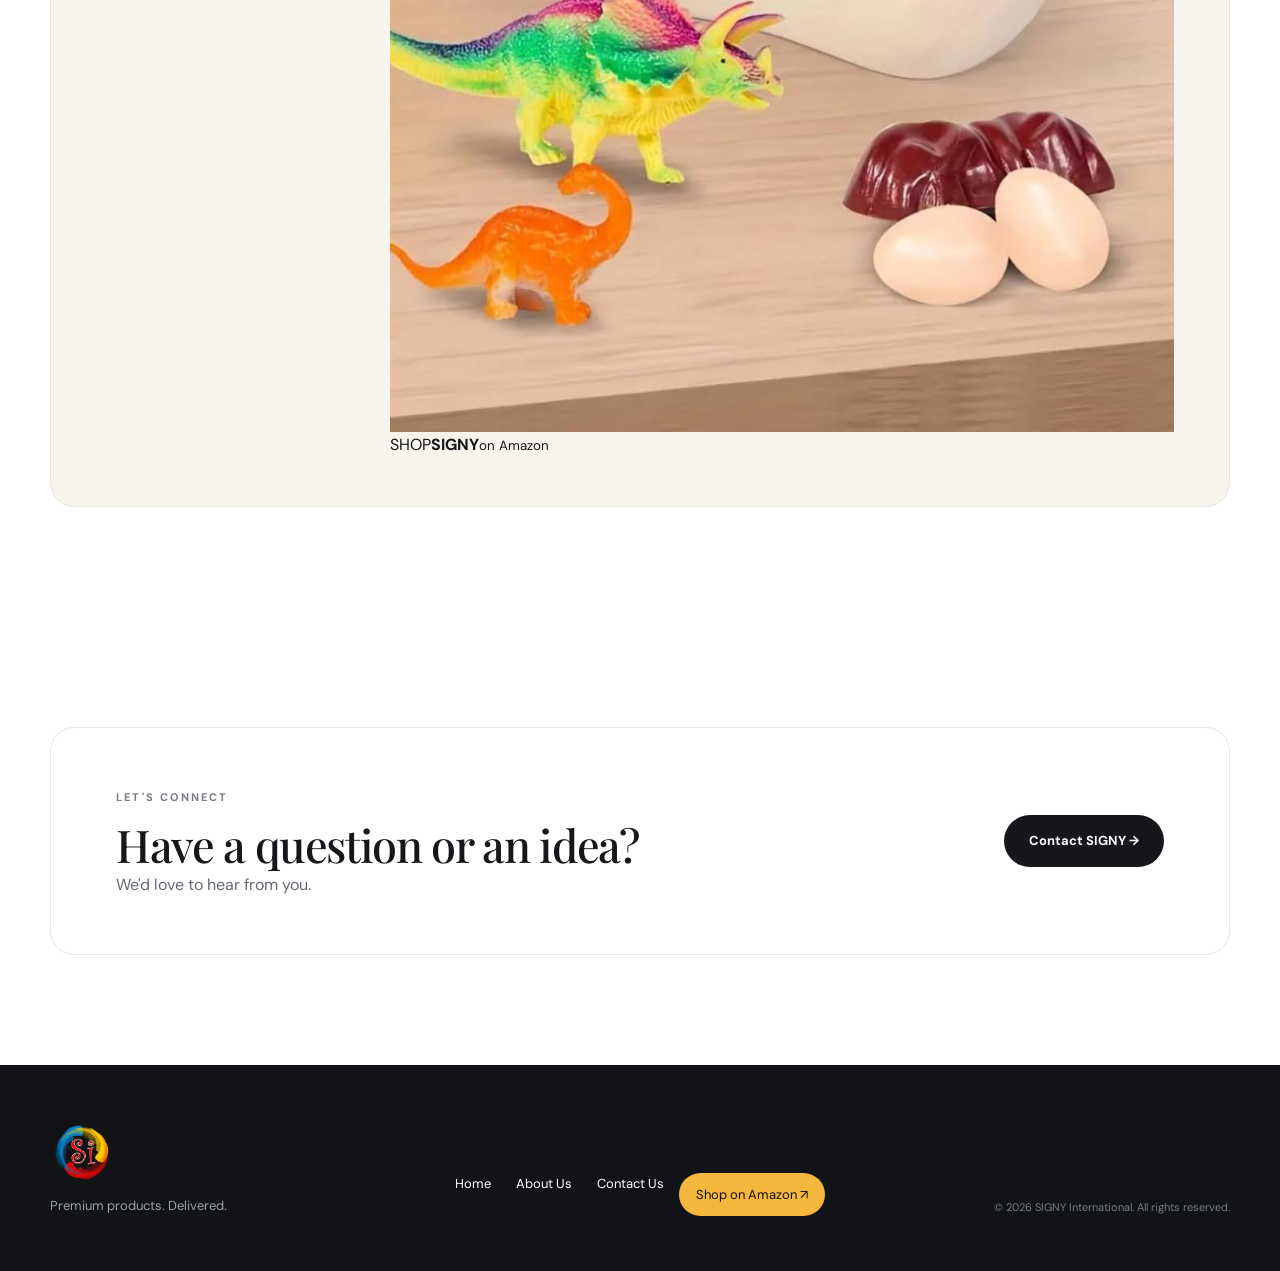
==== commit 5eb6003a: "Add files via upload" ====
--- a/index.html
+++ b/index.html
@@ -155,7 +155,7 @@
     <section class="story-strip">
       <div class="container story-grid">
         <div class="story-mark">S</div>
-        <div>
+        <div class="story-copy">
           <span class="eyebrow">OUR JOURNEY</span>
           <h2>From discovering great products to delivering them to more people.</h2>
         </div>
@@ -168,9 +168,16 @@
         <div class="amazon-copy">
           <span class="eyebrow">SHOP SIGNY</span>
           <h2>Discover SIGNY on Amazon.</h2>
-          <p>Explore our latest collection of thoughtfully selected products in the official SIGNY Brand Store on Amazon India.</p>
-        </div>
-        <a class="btn btn-amazon-large" href="https://www.amazon.in/stores/SIGNY/page/BCE738D8-4F63-47C7-90CA-2BE70BB4F758?lp_asin=B0H7W84J7Y&store_ref=bl_ast_dp_brandlogo_sto" target="_blank" rel="noopener noreferrer">Visit our Amazon Brand Store ↗</a>
+          <p>Explore the latest SIGNY collection in our official Amazon Brand Store — from artisan pieces and kitchen essentials to gardening, home improvement and kids' products.</p>
+          <a class="btn btn-amazon-large" href="https://www.amazon.in/stores/SIGNY/page/BCE738D8-4F63-47C7-90CA-2BE70BB4F758?lp_asin=B0H7W84J7Y&store_ref=bl_ast_dp_brandlogo_sto" target="_blank" rel="noopener noreferrer">Visit our Amazon Brand Store ↗</a>
+        </div>
+        <div class="amazon-visual" aria-label="A selection of SIGNY products">
+          <div class="amazon-tile amazon-tile-main"><img src="images/categories/artisan-yakshagana.png" alt="SIGNY artisan collection"></div>
+          <div class="amazon-tile"><img src="images/categories/kitchen-basket.jpg" alt="SIGNY kitchen products"></div>
+          <div class="amazon-tile"><img src="images/categories/gardening-tools.png" alt="SIGNY gardening products"></div>
+          <div class="amazon-tile"><img src="images/categories/kids-dinosaur.jpg" alt="SIGNY kids products"></div>
+          <div class="amazon-badge"><span>SHOP</span><strong>SIGNY</strong><small>on Amazon</small></div>
+        </div>
       </div>
     </section>
 
@@ -181,7 +188,7 @@
           <h2>Have a question or an idea?</h2>
           <p>We'd love to hear from you.</p>
         </div>
-        <a class="btn btn-primary" href="contact.html">Contact SIGNY</a>
+        <a class="btn btn-primary" href="contact.html">Contact SIGNY →</a>
       </div>
     </section>
   </main>
--- a/css/style.css
+++ b/css/style.css
@@ -234,3 +234,56 @@
   transition:opacity .8s ease;
 }
 .category-slideshow .category-slide.active { opacity:1; }
+
+
+/* Amazon Brand Store CTA */
+.amazon-nav-btn {
+  color: #111 !important;
+  background: #f5b63d;
+  border-radius: 999px;
+  padding: 11px 17px !important;
+  margin-left: -10px;
+  transition: transform .2s ease, box-shadow .2s ease, background .2s ease;
+  white-space: nowrap;
+}
+.amazon-nav-btn::after { display:none !important; }
+.amazon-nav-btn:hover {
+  transform: translateY(-1px);
+  box-shadow: 0 8px 20px rgba(0,0,0,.10);
+  background: #f8c45a;
+}
+.btn-amazon {
+  background: #f5b63d;
+  color: #171717;
+}
+.btn-amazon:hover { background: #f8c45a; color:#171717; }
+.amazon-section { padding-top: 0; }
+.amazon-box {
+  background: #f7f4ed;
+  border: 1px solid var(--line);
+  border-radius: var(--radius);
+  padding: 48px 55px;
+  display:flex;
+  align-items:center;
+  justify-content:space-between;
+  gap:35px;
+}
+.amazon-copy { max-width: 700px; }
+.amazon-copy h2 { margin: 10px 0 10px; font-size: clamp(32px, 4vw, 50px); }
+.amazon-copy p { margin:0; color:var(--muted); font-size:17px; max-width:650px; }
+.btn-amazon-large {
+  background:#171717;
+  color:#fff;
+  flex:0 0 auto;
+}
+.btn-amazon-large:hover { background:#2b2b2b; color:#fff; }
+.footer-amazon { font-weight:700; }
+@media (max-width: 900px) {
+  .amazon-nav-btn { margin-left:0; }
+  .amazon-box { display:block; padding:38px 32px; }
+  .btn-amazon-large { display:inline-flex; margin-top:25px; }
+}
+@media (max-width: 700px) {
+  .amazon-nav-btn { border-radius:0; background:transparent; padding:14px 5px !important; margin:0; }
+  .amazon-box { padding:32px 24px; }
+}
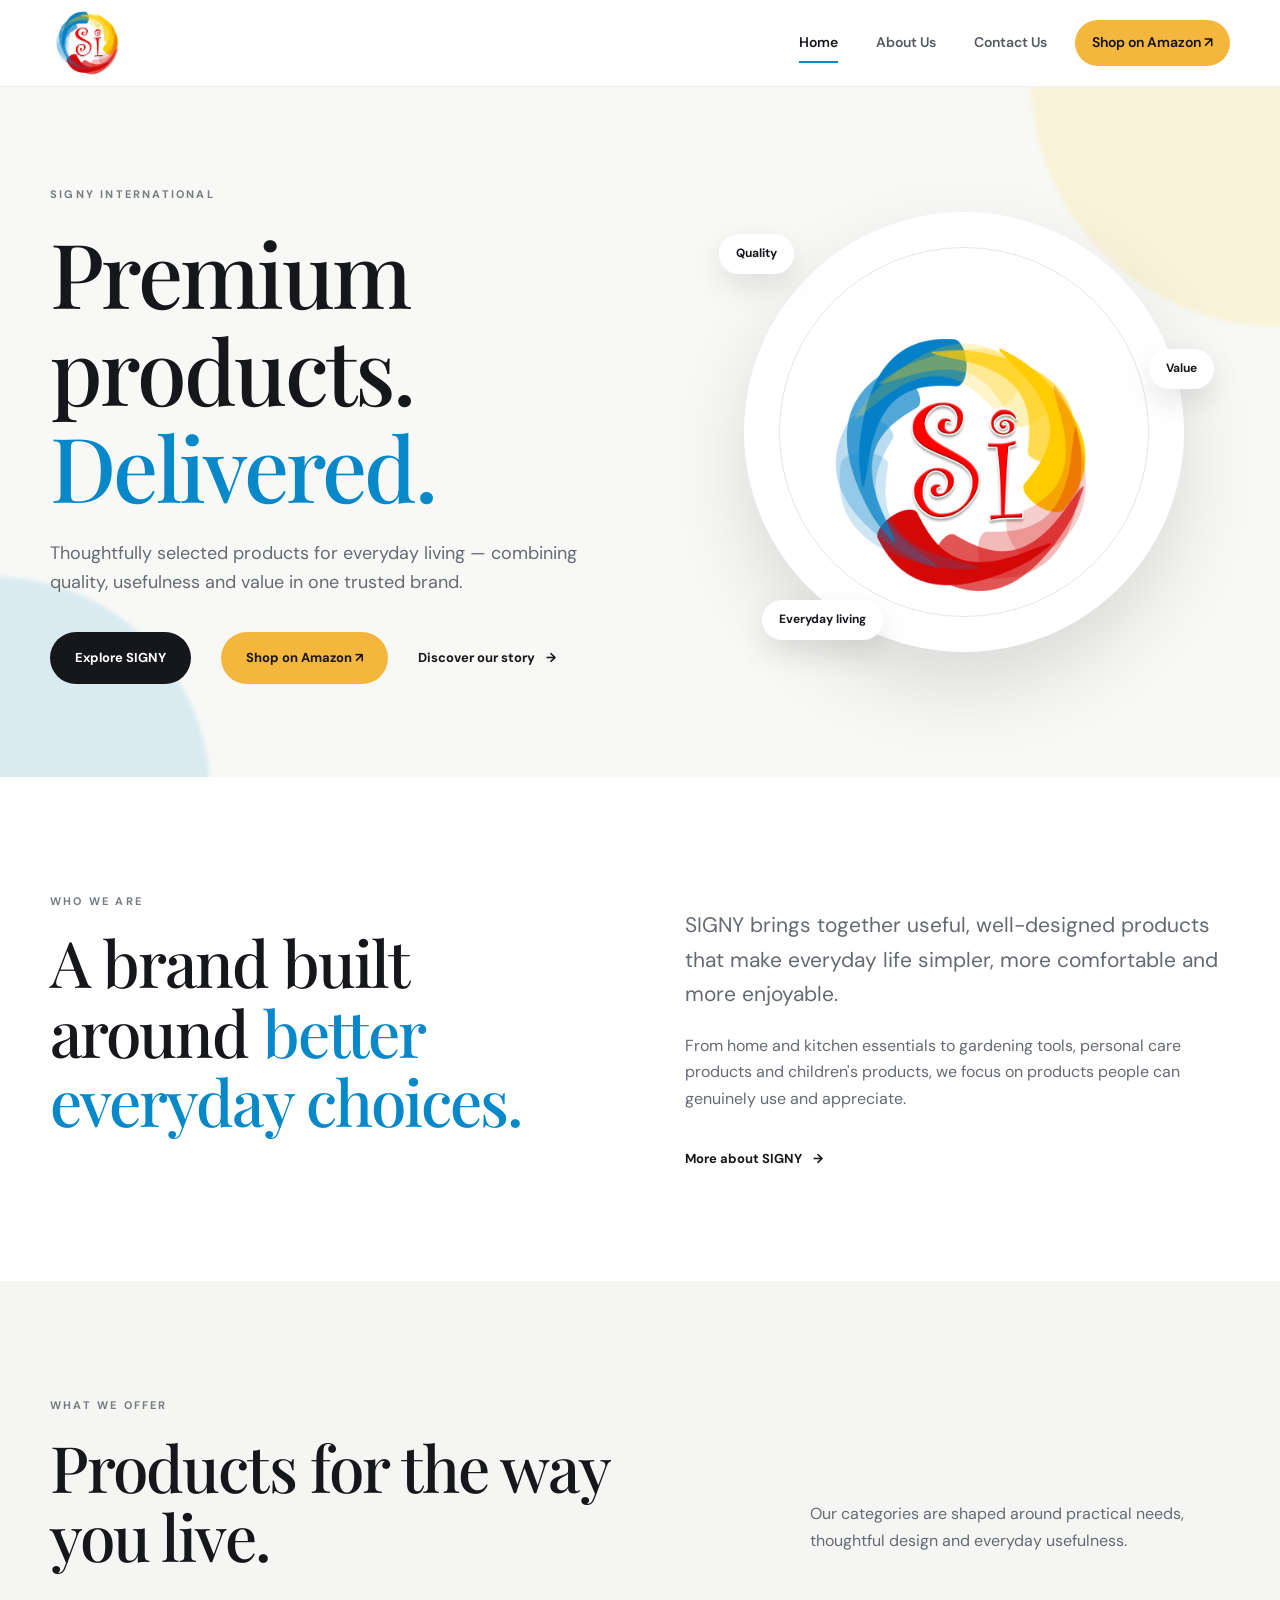
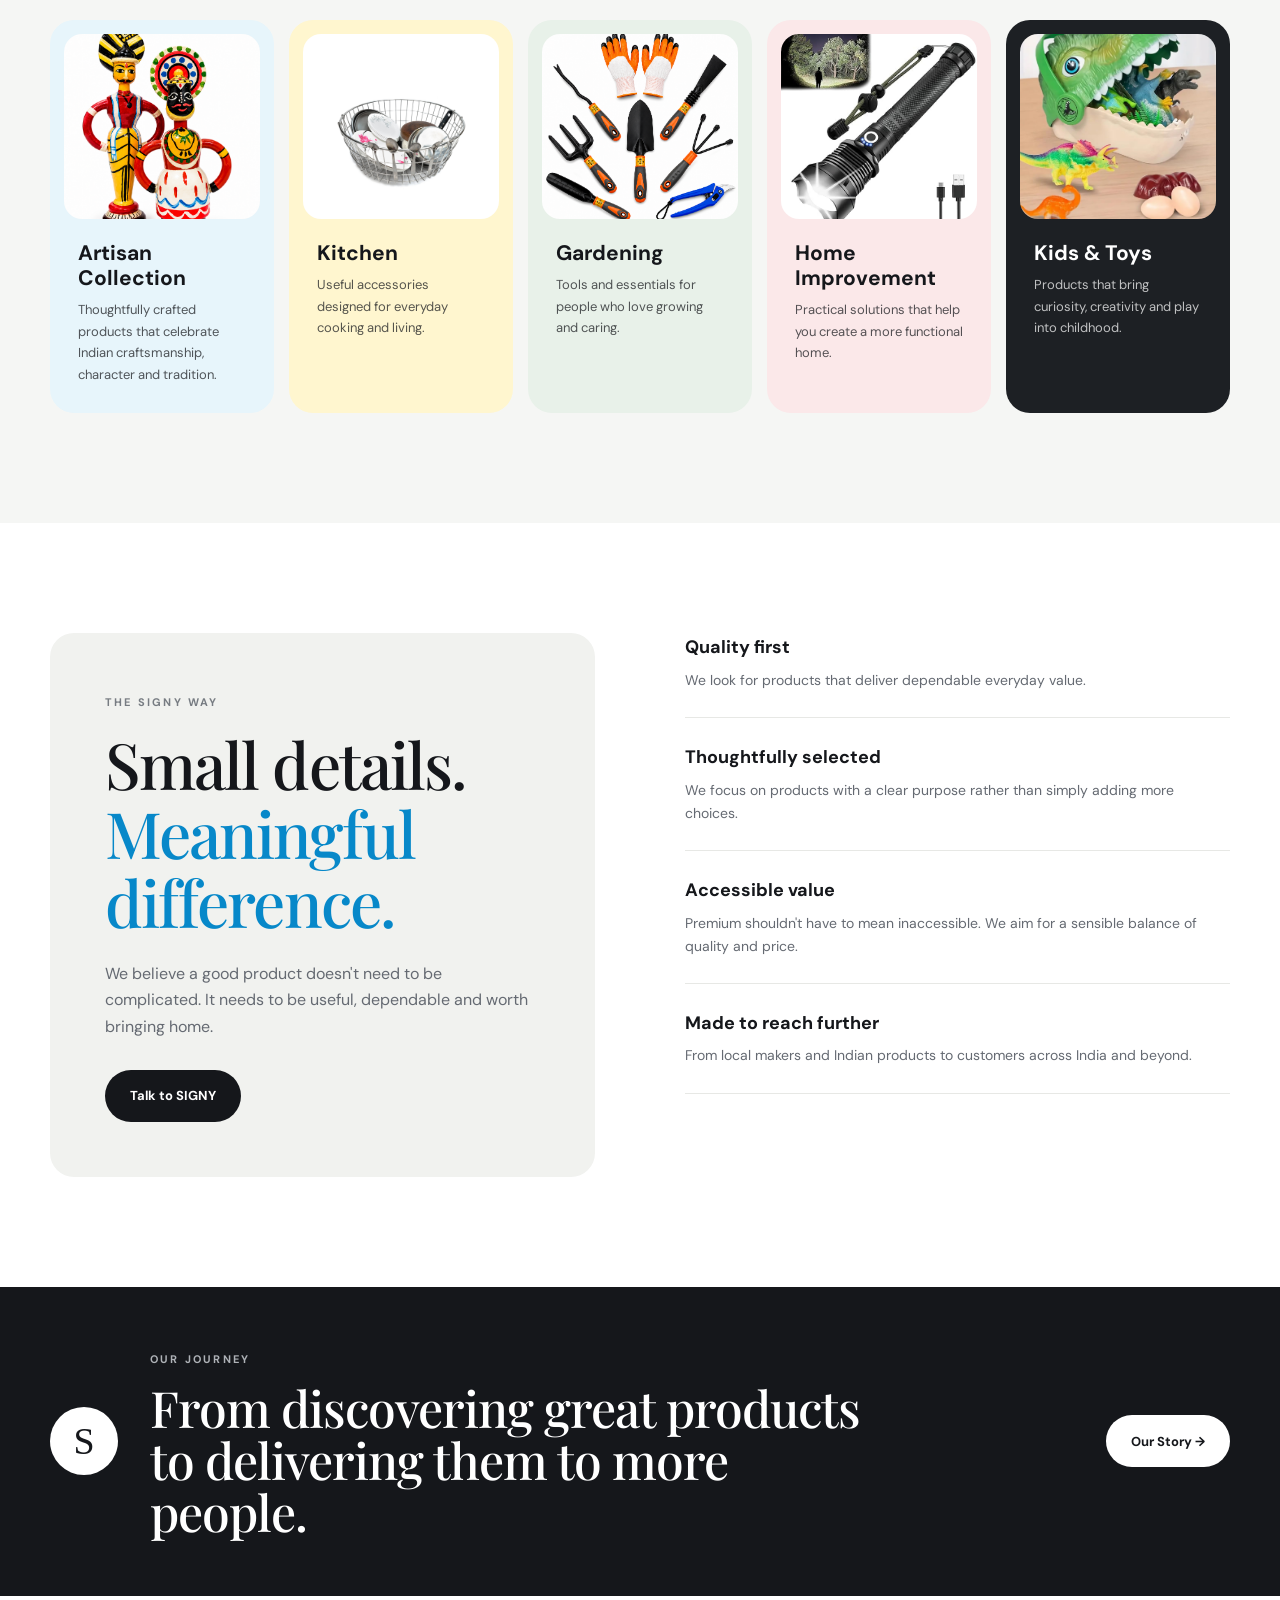
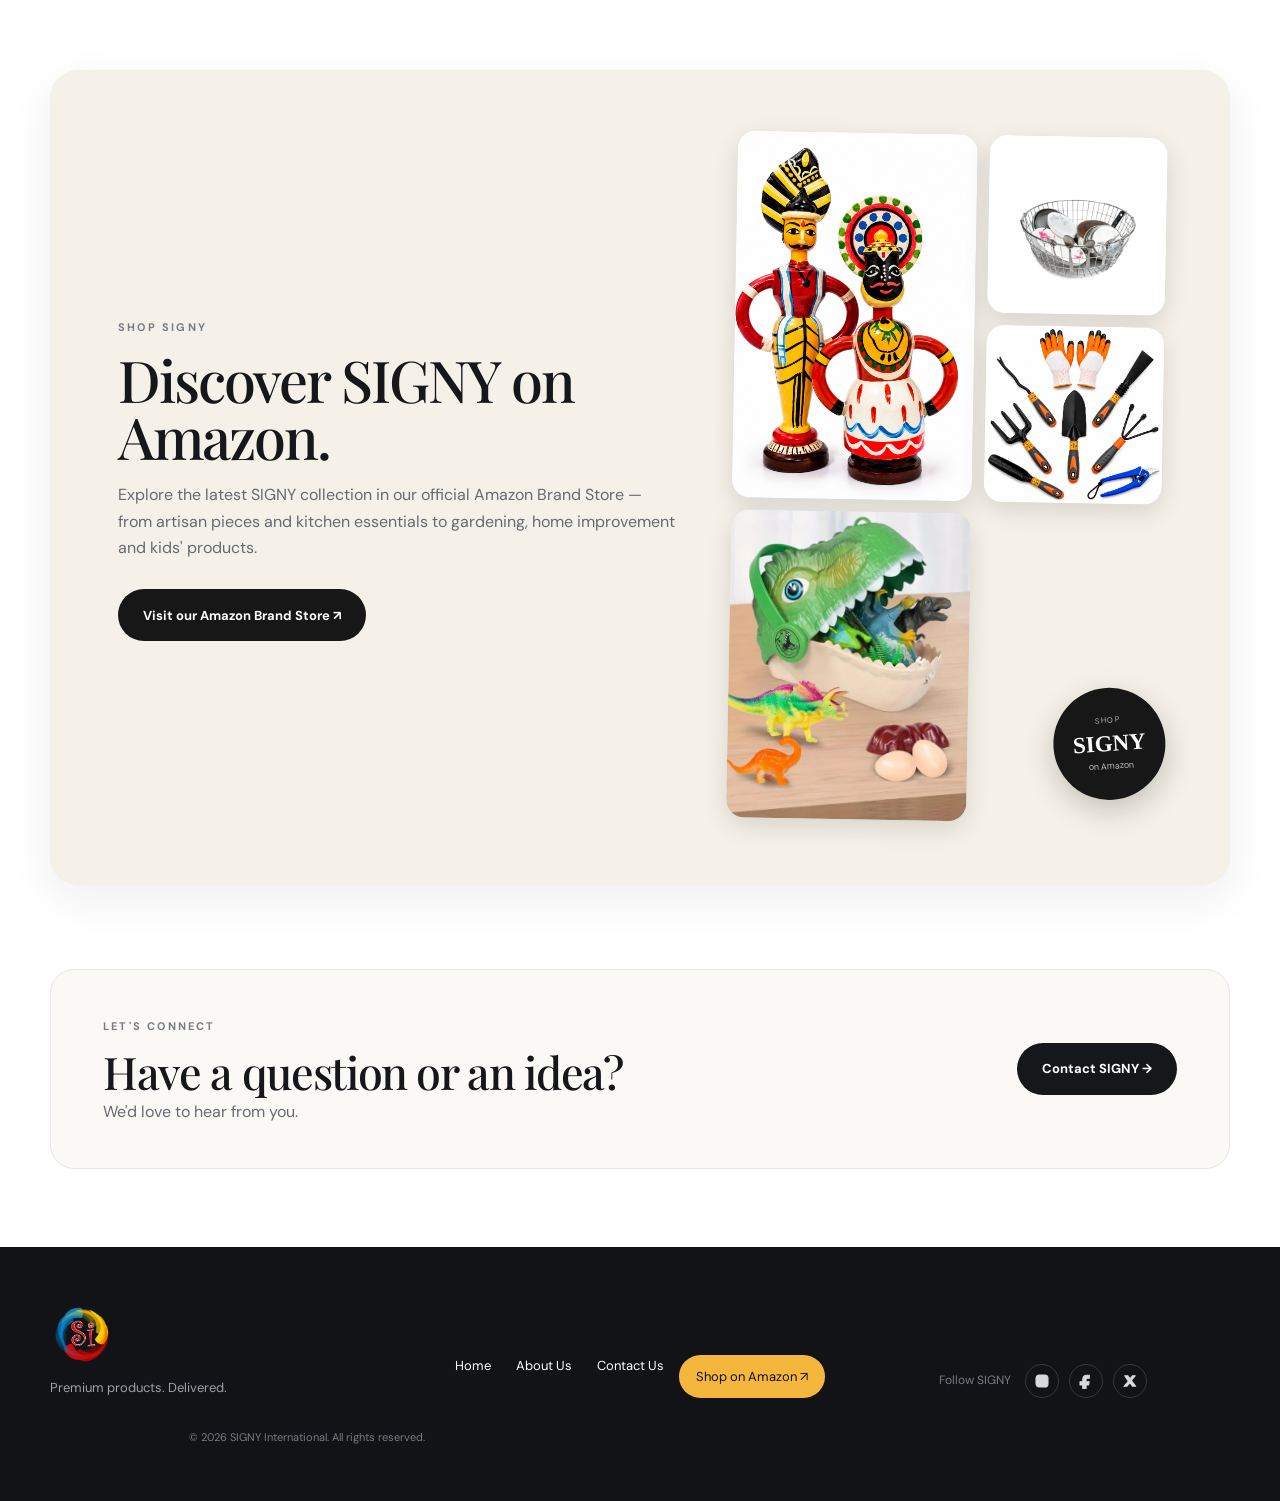
==== commit 2021834c: "Add files via upload" ====
--- a/index.html
+++ b/index.html
@@ -3,14 +3,54 @@
 <head>
   <meta charset="UTF-8">
   <meta name="viewport" content="width=device-width, initial-scale=1.0">
-  <meta name="description" content="SIGNY — Premium products delivered. Discover thoughtfully selected products for home, kitchen, gardening, personal care and kids.">
-  <title>SIGNY | Premium Products. Delivered.</title>
+  <meta name="description" content="Discover SIGNY's curated collection of artisan products, kitchen accessories, gardening tools, home improvement products, and kids & toys. Shop SIGNY on Amazon.">
+  <title>SIGNY International | Premium Products Delivered</title>
+  <meta name="robots" content="index, follow">
+  <link rel="canonical" href="https://signyinternational.com/">
+  <meta property="og:type" content="website">
+  <meta property="og:title" content="SIGNY International | Premium Products Delivered">
+  <meta property="og:description" content="Discover SIGNY's curated collection of artisan products, kitchen accessories, gardening tools, home improvement products, and kids & toys. Shop SIGNY on Amazon.">
+  <meta property="og:url" content="https://signyinternational.com/">
+  <meta property="og:image" content="https://signyinternational.com/images/signy-social-share.jpg">
+  <meta property="og:image:width" content="1200">
+  <meta property="og:image:height" content="630">
+  <meta property="og:image:alt" content="SIGNY International — Premium Products Delivered">
+  <meta name="twitter:card" content="summary_large_image">
+  <meta name="twitter:title" content="SIGNY International | Premium Products Delivered">
+  <meta name="twitter:description" content="Discover SIGNY's curated collection of artisan products, kitchen accessories, gardening tools, home improvement products, and kids & toys. Shop SIGNY on Amazon.">
+  <meta name="twitter:image" content="https://signyinternational.com/images/signy-social-share.jpg">
+  <meta name="twitter:image:alt" content="SIGNY International — Premium Products Delivered">
+  <script type="application/ld+json">
+{
+  "@context": "https://schema.org",
+  "@type": "Organization",
+  "name": "SIGNY International",
+  "alternateName": "SIGNY",
+  "url": "https://signyinternational.com/",
+  "logo": "https://signyinternational.com/images/signy-logo.png",
+  "description": "Premium products delivered — thoughtfully selected products for everyday living, including artisan products, kitchen accessories, gardening tools, home improvement products, and kids & toys.",
+  "email": "info@signyinternational.com",
+  "telephone": "+91 63628 61825",
+  "address": {
+    "@type": "PostalAddress",
+    "streetAddress": "No 11, 3rd Floor, 8th Cross Rd, Indira Nagar II Stage, Stage 1, Indiranagar",
+    "addressLocality": "Bengaluru",
+    "addressRegion": "Karnataka",
+    "postalCode": "560038",
+    "addressCountry": "IN"
+  },
+  "sameAs": [
+    "https://www.instagram.com/signyinternational/",
+    "https://x.com/SignyIntl",
+    "https://www.facebook.com/SignyInternationalIndia"
+  ]
+}
+  </script>
   <link rel="icon" type="image/png" href="images/signy-logo.png">
   <link rel="preconnect" href="https://fonts.googleapis.com">
   <link rel="preconnect" href="https://fonts.gstatic.com" crossorigin>
   <link href="https://fonts.googleapis.com/css2?family=DM+Sans:wght@400;500;600;700&family=Playfair+Display:wght@500;600&display=swap" rel="stylesheet">
   <link rel="stylesheet" href="css/style.css">
-  <link rel="canonical" href="https://www.signyinternational.com/">
 </head>
 <body>
   <header class="site-header">
@@ -81,44 +121,44 @@
         <div class="category-grid">
           <a class="category-card card-blue" href="about.html">
             <div class="category-image category-slideshow" data-interval="3600">
-              <img class="category-slide active" src="images/categories/artisan-yakshagana.png" alt="Handcrafted Yakshagana wooden dolls">
-              <img class="category-slide" src="images/categories/artisan-wooden-horses.png" alt="Handcrafted wooden horse toys">
-              <img class="category-slide" src="images/categories/artisan-nesting-dolls.png" alt="Handcrafted nesting dolls">
+              <img class="category-slide active" src="images/categories/artisan-yakshagana.png" alt="Handcrafted Yakshagana wooden dolls" loading="lazy" decoding="async">
+              <img class="category-slide" src="images/categories/artisan-wooden-horses.png" alt="Handcrafted wooden horse toys" loading="lazy" decoding="async">
+              <img class="category-slide" src="images/categories/artisan-nesting-dolls.png" alt="Handcrafted nesting dolls" loading="lazy" decoding="async">
             </div>
             <h3>Artisan Collection</h3>
             <p>Thoughtfully crafted products that celebrate Indian craftsmanship, character and tradition.</p>
           </a>
           <a class="category-card card-yellow" href="contact.html">
             <div class="category-image category-slideshow" data-interval="3900">
-              <img class="category-slide active" src="images/categories/kitchen-basket.jpg" alt="Kitchen basket with utensils and cookware">
-              <img class="category-slide" src="images/categories/kitchen-tools.jpeg" alt="Kitchen tools and vegetable preparation accessories">
+              <img class="category-slide active" src="images/categories/kitchen-basket.jpg" alt="Kitchen basket with utensils and cookware" loading="lazy" decoding="async">
+              <img class="category-slide" src="images/categories/kitchen-tools.jpeg" alt="Kitchen tools and vegetable preparation accessories" loading="lazy" decoding="async">
             </div>
             <h3>Kitchen</h3>
             <p>Useful accessories designed for everyday cooking and living.</p>
           </a>
           <a class="category-card card-green" href="contact.html">
             <div class="category-image category-slideshow" data-interval="3600">
-              <img class="category-slide active" src="images/categories/gardening-tools.png" alt="Gardening hand tools and gloves">
-              <img class="category-slide" src="images/categories/gardening-racks.png" alt="Garden plant support racks">
-              <img class="category-slide" src="images/categories/gardening-fruit-picker.jpg" alt="Garden fruit picker tool">
+              <img class="category-slide active" src="images/categories/gardening-tools.png" alt="Gardening hand tools and gloves" loading="lazy" decoding="async">
+              <img class="category-slide" src="images/categories/gardening-racks.png" alt="Garden plant support racks" loading="lazy" decoding="async">
+              <img class="category-slide" src="images/categories/gardening-fruit-picker.jpg" alt="Garden fruit picker tool" loading="lazy" decoding="async">
             </div>
             <h3>Gardening</h3>
             <p>Tools and essentials for people who love growing and caring.</p>
           </a>
           <a class="category-card card-red" href="contact.html">
             <div class="category-image category-slideshow" data-interval="3600">
-              <img class="category-slide active" src="images/categories/home-flashlight.jpg" alt="Rechargeable flashlight">
-              <img class="category-slide" src="images/categories/home-multi-hook.jpg" alt="Multi-hook hanging organizer">
-              <img class="category-slide" src="images/categories/home-decorative.jpg" alt="Decorative hanging home product">
+              <img class="category-slide active" src="images/categories/home-flashlight.jpg" alt="Rechargeable flashlight" loading="lazy" decoding="async">
+              <img class="category-slide" src="images/categories/home-multi-hook.jpg" alt="Multi-hook hanging organizer" loading="lazy" decoding="async">
+              <img class="category-slide" src="images/categories/home-decorative.jpg" alt="Decorative hanging home product" loading="lazy" decoding="async">
             </div>
             <h3>Home Improvement</h3>
             <p>Practical solutions that help you create a more functional home.</p>
           </a>
           <a class="category-card card-dark" href="contact.html">
             <div class="category-image category-slideshow" data-interval="3300">
-              <img class="category-slide active" src="images/categories/kids-dinosaur.jpg" alt="Dinosaur themed children's toy set">
-              <img class="category-slide" src="images/categories/kids-speaker.jpg" alt="Children's portable speaker and microphone">
-              <img class="category-slide" src="images/categories/kids-walkie-talkie.jpg" alt="Colorful children's walkie-talkie toy">
+              <img class="category-slide active" src="images/categories/kids-dinosaur.jpg" alt="Dinosaur themed children's toy set" loading="lazy" decoding="async">
+              <img class="category-slide" src="images/categories/kids-speaker.jpg" alt="Children's portable speaker and microphone" loading="lazy" decoding="async">
+              <img class="category-slide" src="images/categories/kids-walkie-talkie.jpg" alt="Colorful children's walkie-talkie toy" loading="lazy" decoding="async">
             </div>
             <h3>Kids &amp; Toys</h3>
             <p>Products that bring curiosity, creativity and play into childhood.</p>
@@ -204,6 +244,18 @@
         <a href="about.html">About Us</a>
         <a href="contact.html">Contact Us</a><a class="amazon-nav-btn" href="https://www.amazon.in/stores/SIGNY/page/BCE738D8-4F63-47C7-90CA-2BE70BB4F758?lp_asin=B0H7W84J7Y&store_ref=bl_ast_dp_brandlogo_sto" target="_blank" rel="noopener noreferrer">Shop on Amazon ↗</a>
       </div>
+<div class="footer-social" aria-label="SIGNY social profiles">
+        <span>Follow SIGNY</span>
+        <a href="https://www.instagram.com/signyinternational/" target="_blank" rel="noopener noreferrer" aria-label="SIGNY on Instagram">
+          <svg viewBox="0 0 24 24" aria-hidden="true"><rect x="3" y="3" width="18" height="18" rx="5"></rect><circle cx="12" cy="12" r="4.2"></circle><circle cx="17.4" cy="6.7" r="1.1" class="fill"></circle></svg>
+        </a>
+        <a href="https://www.facebook.com/SignyInternationalIndia" target="_blank" rel="noopener noreferrer" aria-label="SIGNY on Facebook">
+          <svg viewBox="0 0 24 24" aria-hidden="true"><path d="M14 8h3V3.5c-.5-.1-2-.2-3.7-.2-3.7 0-6.2 2.2-6.2 6.3V13H3v5h4.1v5.8h5V18H16l.8-5h-4.7V10c0-1.4.4-2 1.9-2Z"></path></svg>
+        </a>
+        <a href="https://x.com/SignyIntl" target="_blank" rel="noopener noreferrer" aria-label="SIGNY on X">
+          <svg viewBox="0 0 24 24" aria-hidden="true"><path d="M4 4h4.6l3.4 4.8L15.9 4H20l-6.1 7.1L20.5 20h-4.6l-4-5.5L7.1 20H3l6.5-7.6L4 4Zm3.2 2 8.8 12h1.3L8.5 6H7.2Z"></path></svg>
+        </a>
+      </div>
       <div class="footer-copy">© <span id="year"></span> SIGNY International. All rights reserved.</div>
     </div>
   </footer>
--- a/css/style.css
+++ b/css/style.css
@@ -163,6 +163,14 @@
 .footer p { color:#9da1a7; margin:10px 0 0; font-size:13px; }
 .footer-links { display:flex; gap:25px; font-size:13px; }
 .footer-copy { text-align:right; color:#777c82; font-size:11px; }
+.footer-social { display:flex; align-items:center; justify-content:center; gap:10px; margin-top:18px; font-size:12px; }
+.footer-social span { color:#777c82; margin-right:4px; }
+.footer-social a { width:34px; height:34px; display:inline-flex; align-items:center; justify-content:center; color:#d7d9dc; text-decoration:none; border:1px solid #34373b; border-radius:50%; transition:all .2s ease; }
+.footer-social a:hover { color:#fff; border-color:#666b72; transform:translateY(-1px); }
+.footer-social svg { width:16px; height:16px; fill:currentColor; stroke:currentColor; stroke-width:1.6; stroke-linecap:round; stroke-linejoin:round; }
+.footer-social svg .fill { stroke:none; }
+
+
 
 .reveal { opacity:0; transform:translateY(18px); transition:opacity .7s ease, transform .7s ease; }
 .reveal.visible { opacity:1; transform:none; }
@@ -182,6 +190,7 @@
   .story-grid .btn { grid-column:2; justify-self:start; }
   .footer-grid { grid-template-columns:1fr 1fr; }
   .footer-copy { text-align:left; grid-column:span 2; }
+  .footer-social { justify-content:flex-start; grid-column:span 2; }
 }
 
 @media (max-width: 680px) {
@@ -217,6 +226,7 @@
   .contact-form { padding:25px; }
   .footer-grid { grid-template-columns:1fr; }
   .footer-copy { grid-column:auto; }
+  .footer-social { justify-content:flex-start; grid-column:auto; flex-wrap:wrap; }
   .footer-links { flex-wrap:wrap; }
 }
 
@@ -287,3 +297,74 @@
   .amazon-nav-btn { border-radius:0; background:transparent; padding:14px 5px !important; margin:0; }
   .amazon-box { padding:32px 24px; }
 }
+
+/* Refined home-page closing sections */
+.story-strip { padding: 58px 0; }
+.story-grid { grid-template-columns: 68px minmax(0,1fr) auto; gap: 32px; }
+.story-copy { max-width: 780px; }
+.story-strip h2 { line-height: 1.04; letter-spacing: -0.02em; }
+
+.amazon-section { padding: 74px 0; background: #fff; }
+.amazon-box {
+  position: relative;
+  overflow: hidden;
+  background: #f5f1e8;
+  border: 0;
+  border-radius: 28px;
+  padding: 64px 68px;
+  display: grid;
+  grid-template-columns: minmax(0,1fr) 430px;
+  align-items: center;
+  gap: 55px;
+  box-shadow: 0 14px 45px rgba(25,25,25,.07);
+}
+.amazon-copy { max-width: 680px; }
+.amazon-copy h2 { font-size: clamp(38px,4.5vw,62px); line-height: .98; letter-spacing: -.035em; margin: 12px 0 18px; }
+.amazon-copy p { max-width: 590px; font-size: 16px; line-height: 1.65; }
+.amazon-copy .btn-amazon-large { margin-top: 28px; }
+.amazon-visual {
+  position: relative;
+  min-height: 320px;
+  display: grid;
+  grid-template-columns: 1.15fr .85fr;
+  grid-template-rows: 1fr 1fr;
+  gap: 12px;
+  transform: rotate(1deg);
+}
+.amazon-tile { overflow:hidden; border-radius: 18px; min-height: 145px; background:#ddd; box-shadow: 0 8px 24px rgba(0,0,0,.12); }
+.amazon-tile img { width:100%; height:100%; object-fit:cover; display:block; transition:transform .5s ease; }
+.amazon-tile:hover img { transform:scale(1.05); }
+.amazon-tile-main { grid-row: 1 / 3; }
+.amazon-badge {
+  position:absolute; right:-8px; bottom:24px; width:112px; height:112px; border-radius:50%;
+  background:#171717; color:#fff; display:flex; flex-direction:column; align-items:center; justify-content:center;
+  text-align:center; box-shadow:0 10px 30px rgba(0,0,0,.2); transform:rotate(-5deg);
+}
+.amazon-badge span { font-size:8px; letter-spacing:.18em; opacity:.65; }
+.amazon-badge strong { font-size:23px; line-height:1; font-family:Georgia,serif; margin:4px 0; }
+.amazon-badge small { font-size:9px; opacity:.7; }
+
+.contact-cta { padding: 10px 0 78px; }
+.cta-box { padding: 42px 52px; border-radius: 24px; background:#faf9f6; }
+.cta-box h2 { font-size: clamp(30px,3.5vw,46px); line-height:1.05; }
+
+@media (max-width: 900px) {
+  .amazon-box { grid-template-columns:1fr; padding:48px 38px; gap:35px; }
+  .amazon-visual { max-width:520px; width:100%; margin:0 auto; }
+}
+@media (max-width: 700px) {
+  .story-strip { padding:46px 0; }
+  .story-grid { grid-template-columns:1fr; gap:18px; }
+  .story-mark { width:54px; height:54px; font-size:30px; }
+  .story-strip h2 { font-size:32px; }
+  .amazon-section { padding:52px 0; }
+  .amazon-box { padding:38px 24px; border-radius:22px; }
+  .amazon-copy h2 { font-size:40px; }
+  .amazon-copy .btn-amazon-large { margin-top:22px; }
+  .amazon-visual { min-height:250px; gap:8px; }
+  .amazon-tile { min-height:115px; border-radius:14px; }
+  .amazon-badge { width:88px; height:88px; right:-2px; bottom:14px; }
+  .amazon-badge strong { font-size:19px; }
+  .contact-cta { padding-bottom:55px; }
+  .cta-box { padding:32px 24px; }
+}
